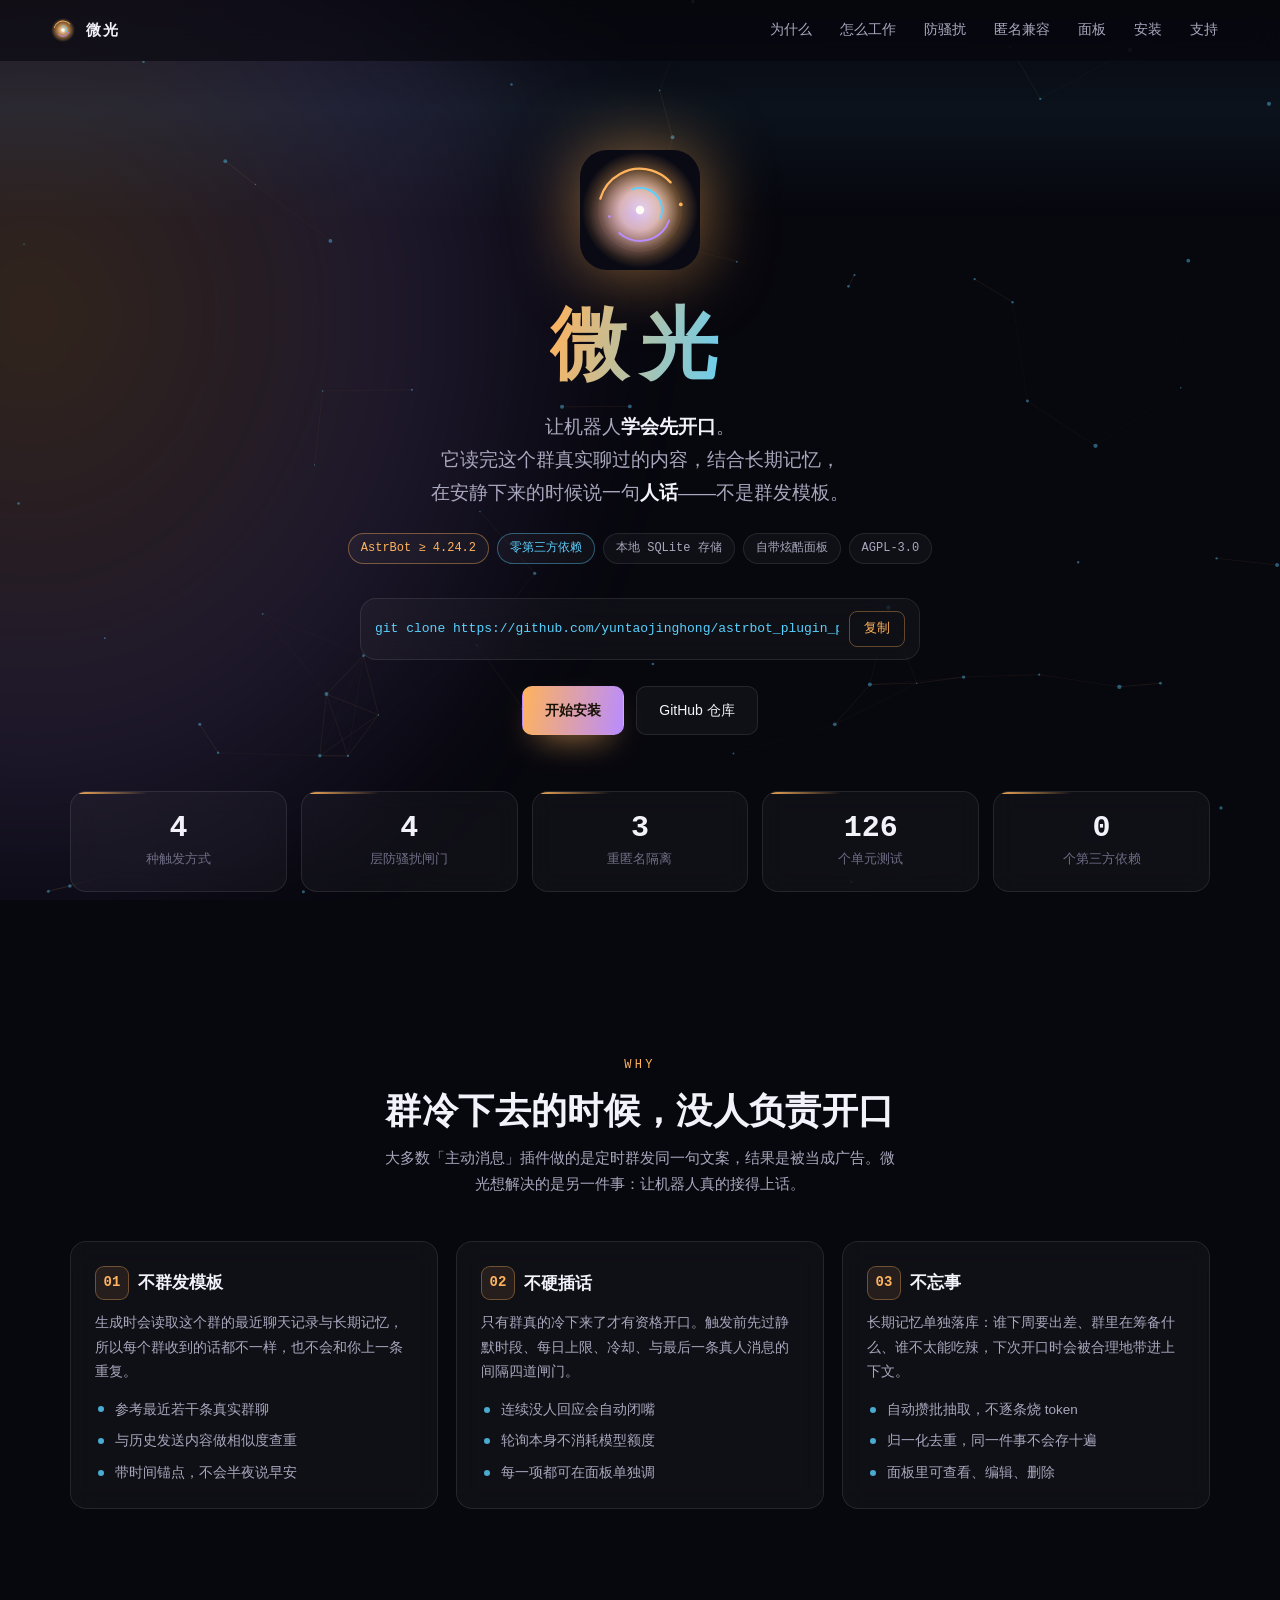
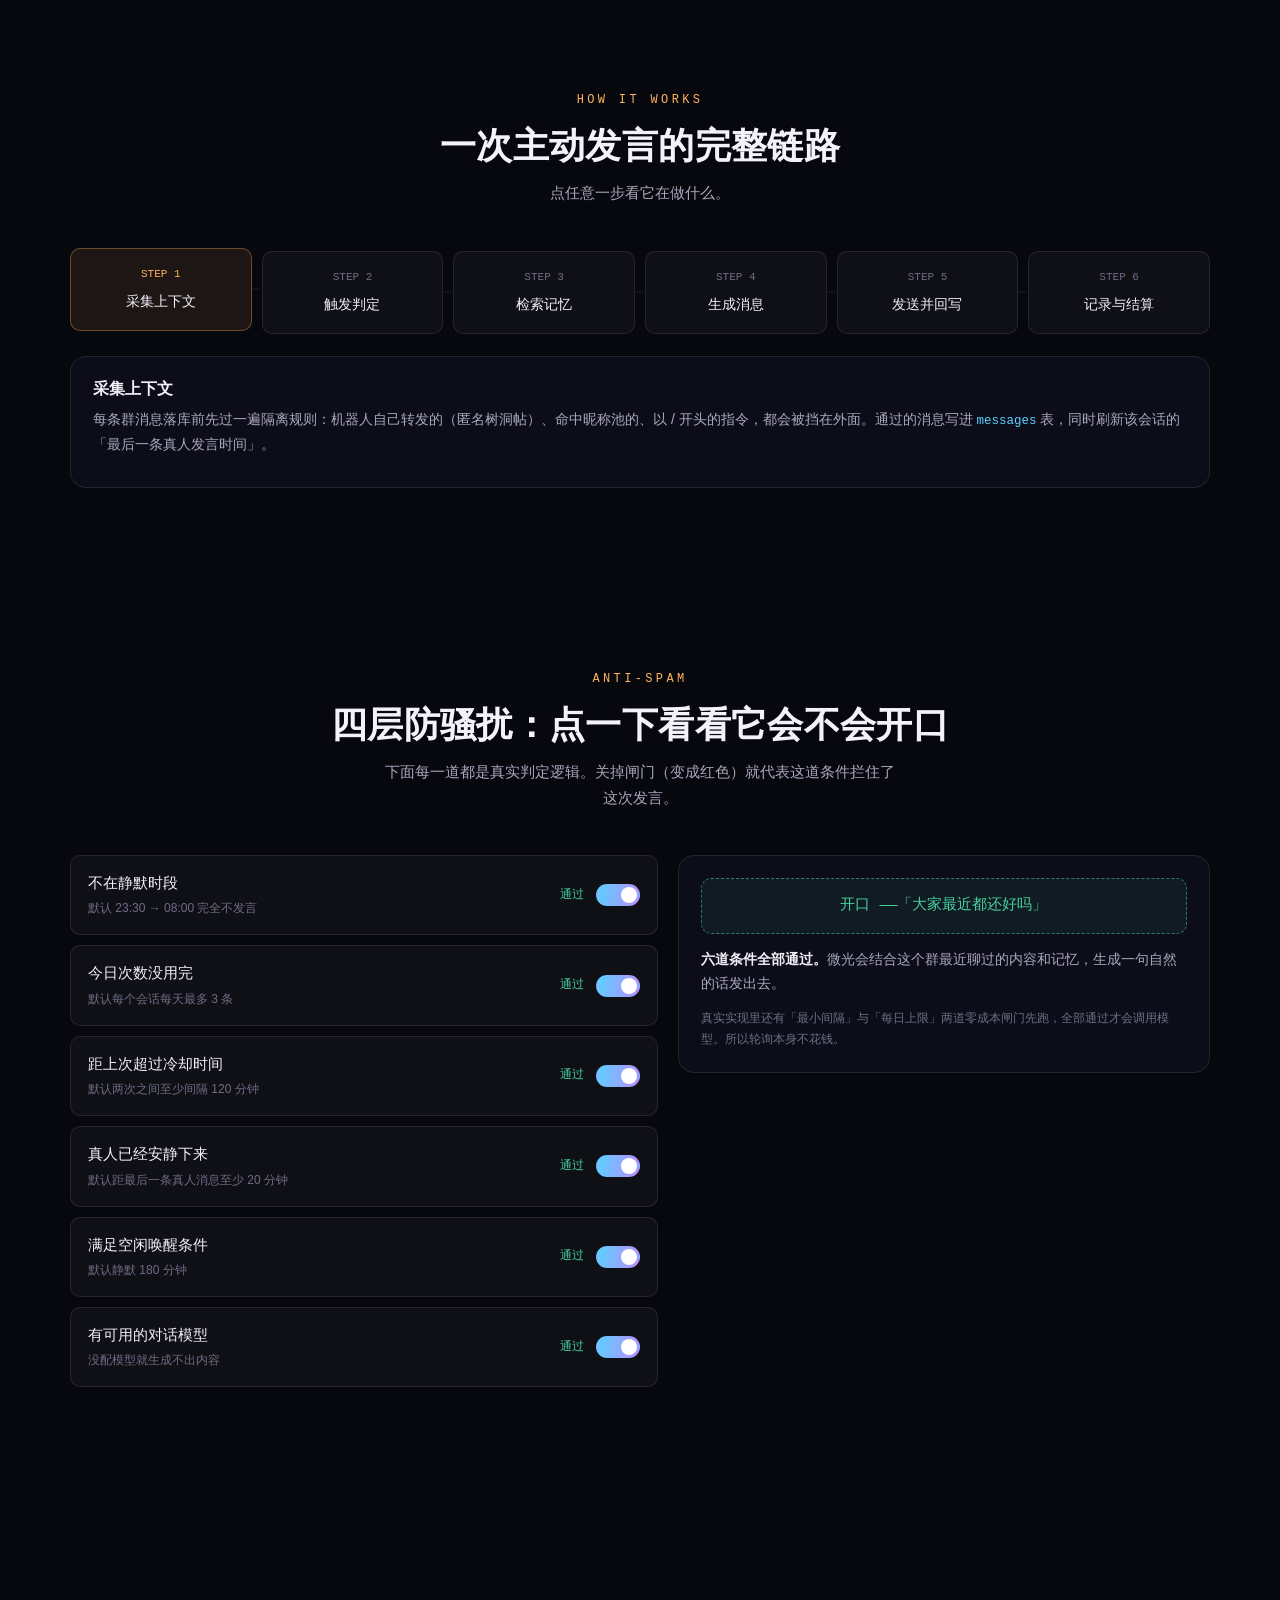
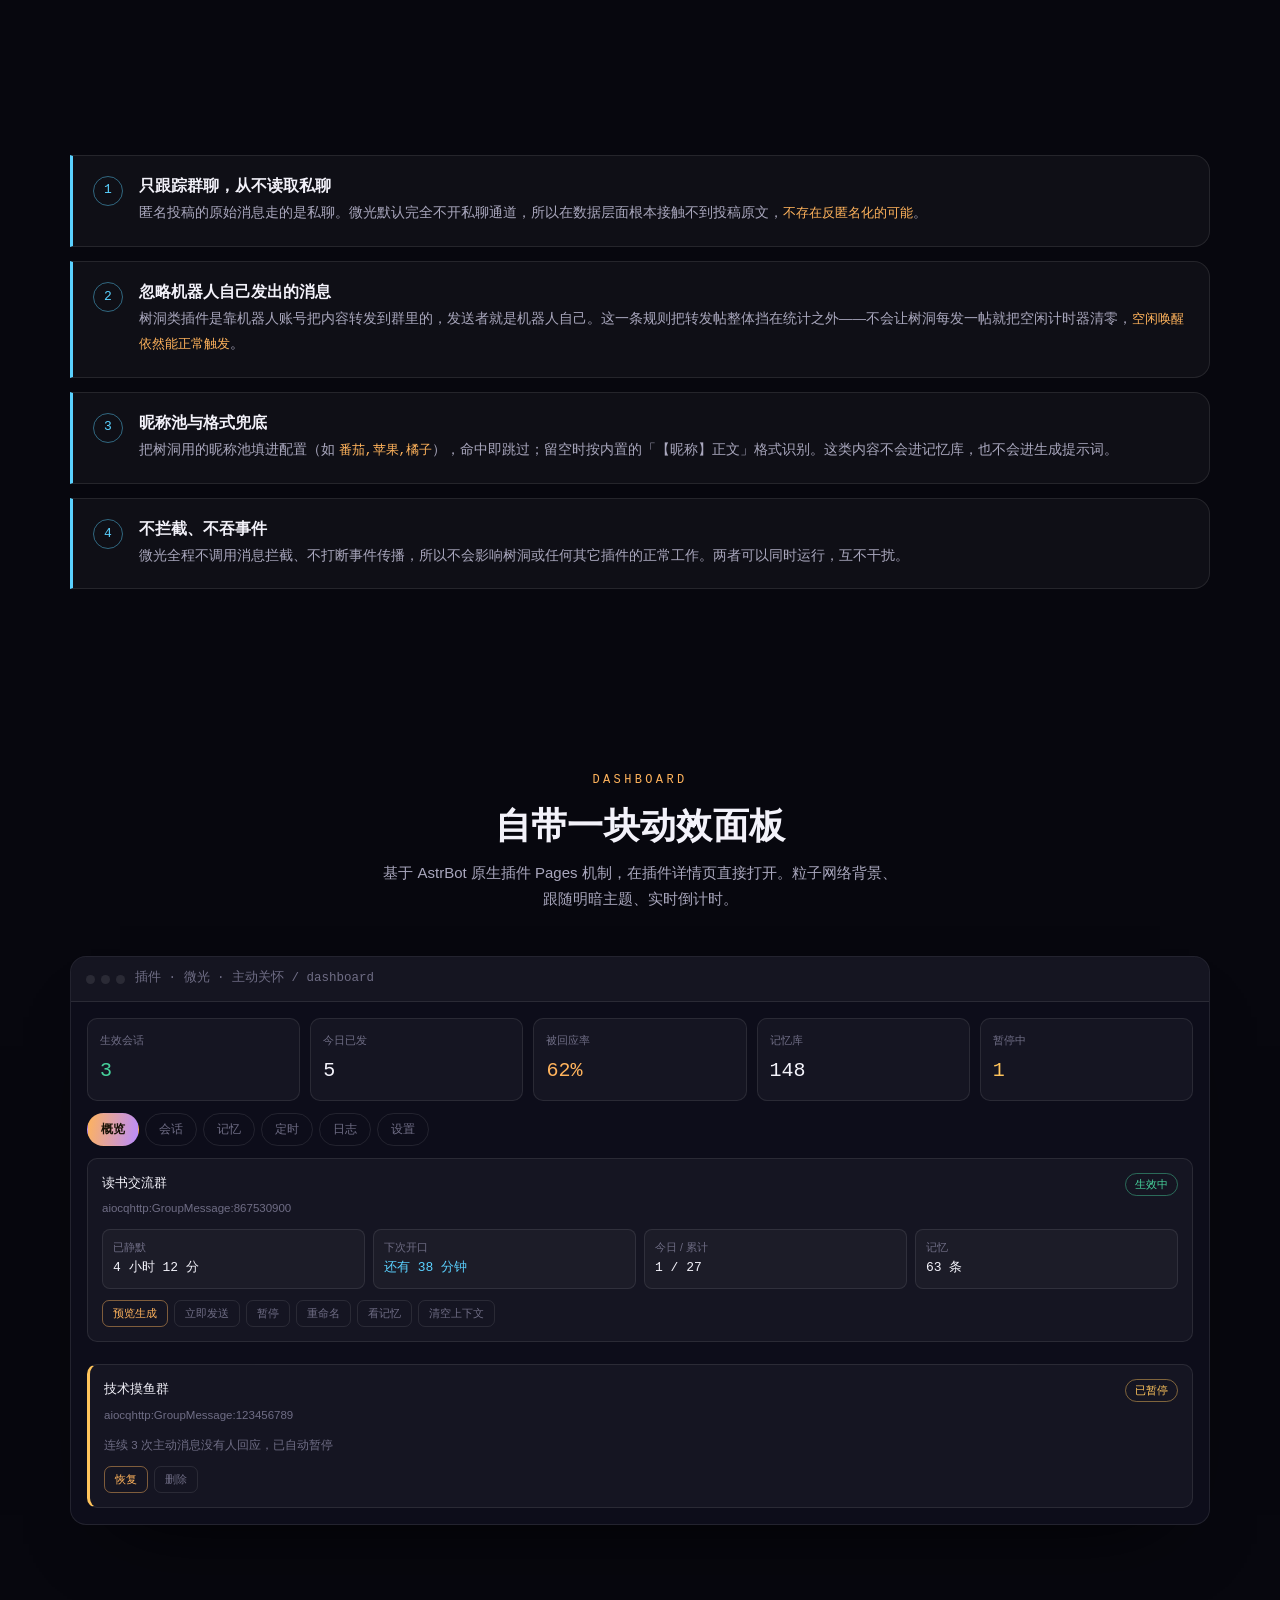
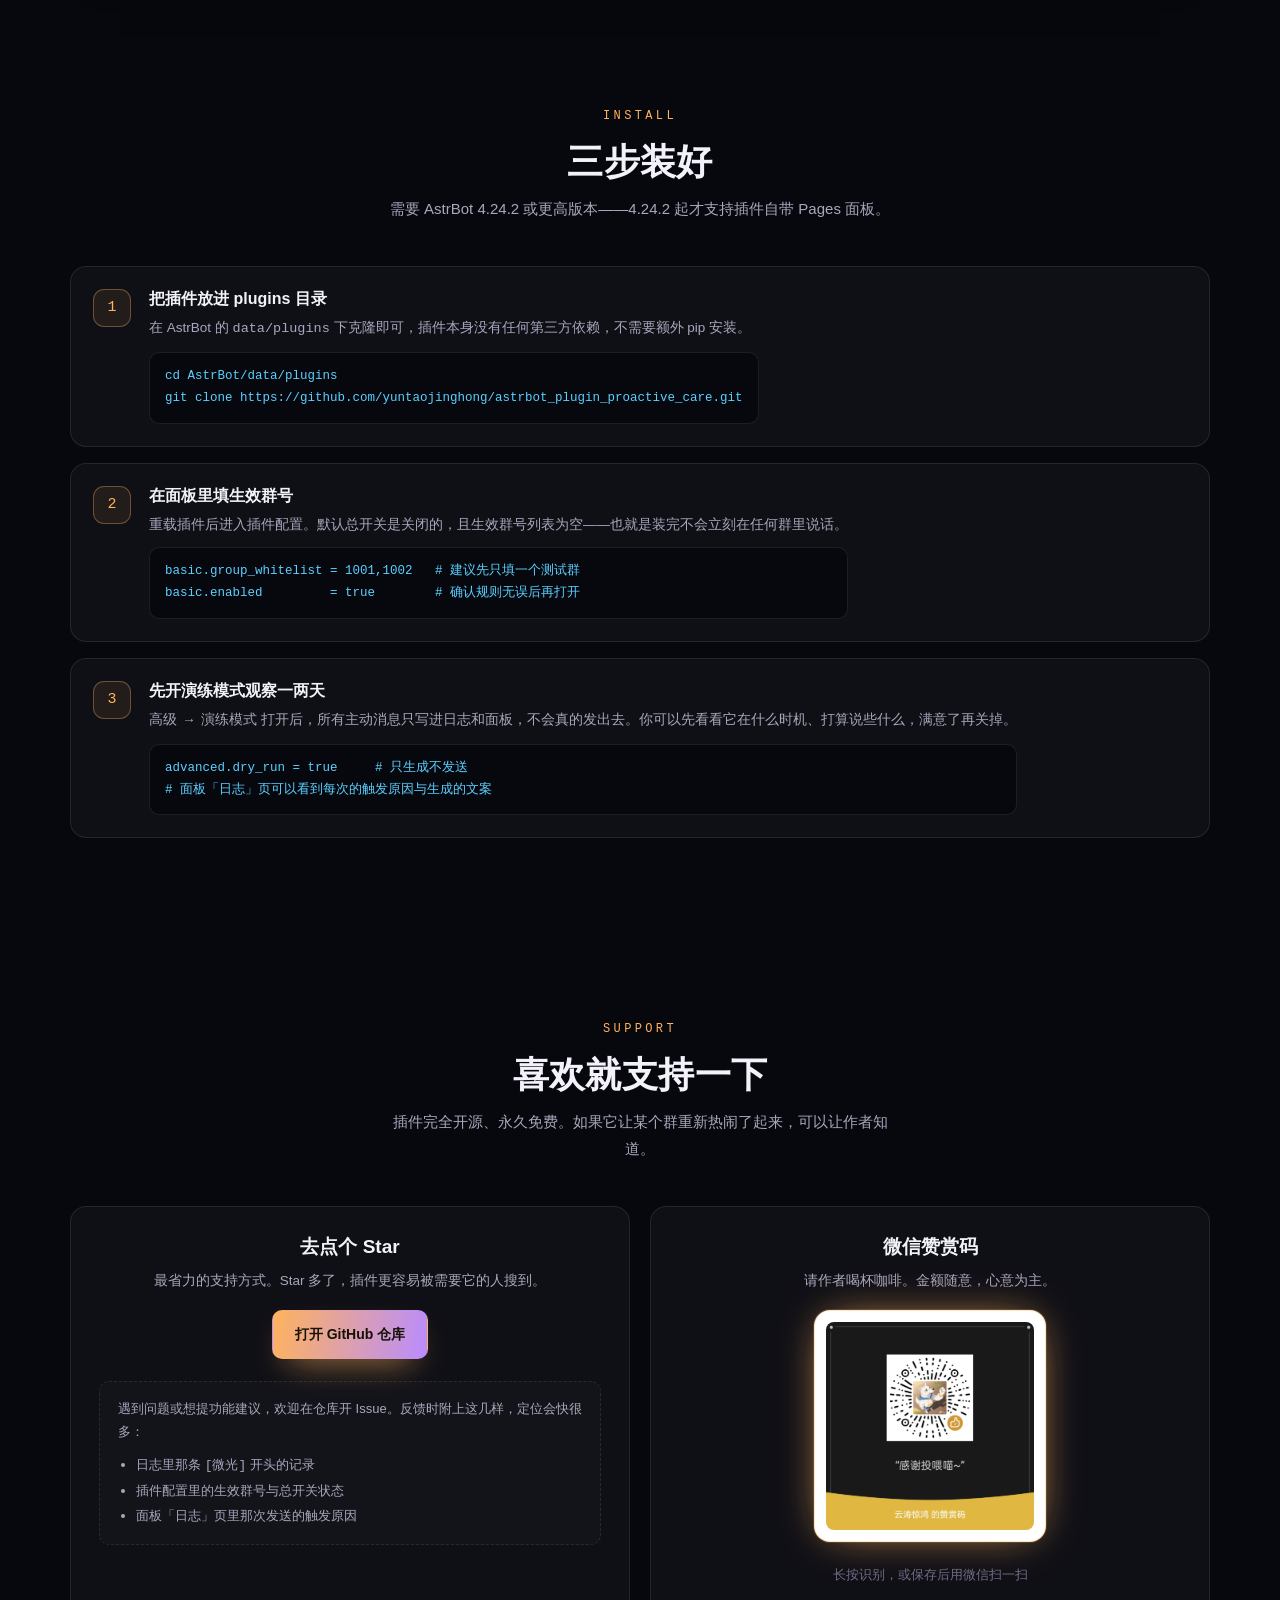
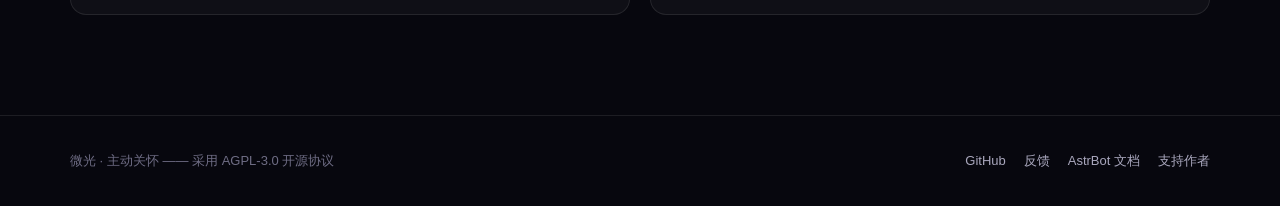
==== docs/index.html @ 0533af12 "feat: 微光 · 主动关怀 v1.0.0 一个会先开口的 AstrBot 群友插件。结合群聊上下文与长期记忆生成主动消息， 而不是群发固定模板。  核心能力 - 四种触发方式独立开关与调参：空闲唤" ====
<!doctype html>
<html lang="zh-CN">
<head>
<meta charset="utf-8" />
<meta name="viewport" content="width=device-width, initial-scale=1" />
<title>微光 · 主动关怀 —— 会先开口的 AstrBot 群友</title>
<meta name="description" content="微光是一个 AstrBot 插件：群聊安静太久、话题断在半截、或者今天还没人说话时，它会结合这个群真实聊过的内容和长期记忆，生成一句自然的主动消息。四种触发方式、四层防骚扰、自带炫酷配置面板，与匿名树洞类插件做了三重隔离。" />
<meta property="og:title" content="微光 · 主动关怀" />
<meta property="og:description" content="会先开口的 AstrBot 群友：结合上下文与长期记忆，在群里安静下来的时候主动说一句人话。" />
<meta property="og:type" content="website" />
<link rel="icon" href="favicon.png" />
<style>
/* ==========================================================================
   微光 · 落地页
   深空霓虹风：3D 透视网格 + 极光扫掠 + 粒子网络 + 扫描光束 + 光标聚光。
   全部原生实现，没有任何外部依赖与字体请求。
   ========================================================================== */

:root{
  --bg:#07070e; --bg-2:#0d0d1a; --bg-3:#121024;
  --panel:rgba(255,255,255,.035); --panel-2:rgba(255,255,255,.06);
  --line:rgba(255,255,255,.09); --line-2:rgba(255,179,92,.35);
  --fg:#f3f2fa; --fg-2:#a9a7bd; --fg-3:#6f6d85;
  --gold:#ffb35c; --violet:#b98cff; --cyan:#5ad1ff; --pink:#ff5fa2;
  --ok:#46d19b; --danger:#ff6b6b;
  --radius:16px; --radius-sm:10px;
  --ease:cubic-bezier(.22,.61,.36,1);
  --mono:ui-monospace,SFMono-Regular,"SF Mono",Menlo,Consolas,monospace;
  --sans:-apple-system,BlinkMacSystemFont,"Segoe UI","PingFang SC","Hiragino Sans GB","Microsoft YaHei",sans-serif;
}

*{box-sizing:border-box}
html{scroll-behavior:smooth}
body{
  margin:0; background:var(--bg); color:var(--fg); font-family:var(--sans);
  font-size:15px; line-height:1.75; -webkit-font-smoothing:antialiased; overflow-x:hidden;
}
a{color:inherit;text-decoration:none}
h1,h2,h3{margin:0;line-height:1.25;font-weight:600}
p{margin:0}
code,pre{font-family:var(--mono)}

/* ---------- 特效层 ---------- */
.fx{position:fixed;inset:0;pointer-events:none;z-index:0;overflow:hidden}
.fx-grid{
  position:absolute;left:-40%;right:-40%;bottom:-18%;height:70%;
  background-image:linear-gradient(rgba(185,140,255,.17) 1px,transparent 1px),
    linear-gradient(90deg,rgba(185,140,255,.17) 1px,transparent 1px);
  background-size:64px 64px;
  transform:perspective(400px) rotateX(64deg);transform-origin:bottom center;
  mask-image:linear-gradient(to top,#000 4%,transparent 76%);
  -webkit-mask-image:linear-gradient(to top,#000 4%,transparent 76%);
  animation:gridDrift 24s linear infinite;
}
@keyframes gridDrift{from{background-position:0 0}to{background-position:0 64px}}
.fx-aurora{
  position:absolute;top:-40%;left:-45%;width:95%;height:150%;
  background:radial-gradient(ellipse at center,rgba(255,179,92,.18),rgba(185,140,255,.12) 45%,transparent 70%);
  filter:blur(46px);animation:auroraSweep 28s ease-in-out infinite;
}
@keyframes auroraSweep{0%,100%{transform:translate3d(0,0,0) scale(1)}50%{transform:translate3d(58%,7%,0) scale(1.18)}}
#net{position:absolute;inset:0;width:100%;height:100%;opacity:.7}
.fx-scan{
  position:absolute;left:0;right:0;height:220px;
  background:linear-gradient(to bottom,transparent,rgba(90,209,255,.06),transparent);
  animation:scanDown 10s linear infinite;
}
@keyframes scanDown{from{top:-220px}to{top:100%}}
.fx-spot{
  position:absolute;width:520px;height:520px;border-radius:50%;transform:translate(-50%,-50%);
  background:radial-gradient(circle,rgba(255,179,92,.13),transparent 62%);
  transition:opacity .4s var(--ease);opacity:0;
}
@media (prefers-reduced-motion:reduce){
  .fx-grid,.fx-aurora,.fx-scan{animation:none}
  #net,.fx-scan,.fx-spot{display:none}
  html{scroll-behavior:auto}
}

/* ---------- 阅读进度 ---------- */
#progress{position:fixed;top:0;left:0;height:2px;width:0;z-index:60;
  background:linear-gradient(90deg,var(--gold),var(--cyan),var(--violet),var(--pink));
  box-shadow:0 0 12px rgba(255,179,92,.7)}

/* ---------- 导航 ---------- */
nav{
  position:fixed;top:0;left:0;right:0;z-index:50;
  display:flex;align-items:center;justify-content:space-between;gap:16px;
  padding:12px max(20px,calc((100vw - 1180px)/2));
  backdrop-filter:blur(16px);
  background:rgba(7,7,14,.62);border-bottom:1px solid transparent;
  transition:border-color .3s var(--ease),background .3s var(--ease);
}
nav.solid{border-bottom-color:var(--line);background:rgba(7,7,14,.9)}
.nav-brand{display:flex;align-items:center;gap:10px;font-weight:600;letter-spacing:.12em}
.nav-brand svg{width:26px;height:26px;flex:none}
.nav-links{display:flex;gap:4px;flex-wrap:wrap}
.nav-links a{
  font-size:13.5px;color:var(--fg-2);padding:6px 12px;border-radius:999px;
  transition:color .2s var(--ease),background .2s var(--ease);
}
.nav-links a:hover{color:var(--fg);background:var(--panel-2)}
@media(max-width:820px){.nav-links{display:none}}

/* ---------- 通用容器 ---------- */
.wrap{position:relative;z-index:2;max-width:1180px;margin:0 auto;padding:0 20px}
section{padding:88px 0;position:relative;z-index:2}
.sec-head{text-align:center;margin-bottom:44px}
.sec-head .kicker{
  display:inline-block;font-size:12px;letter-spacing:.28em;color:var(--gold);
  text-transform:uppercase;margin-bottom:12px;font-family:var(--mono);
}
.sec-head h2{font-size:clamp(24px,3.6vw,36px);letter-spacing:.01em}
.sec-head p{margin-top:12px;color:var(--fg-2);max-width:62ch;margin-left:auto;margin-right:auto}
.grad{
  background:linear-gradient(100deg,var(--gold),var(--cyan),var(--violet));
  background-size:220% 100%;-webkit-background-clip:text;background-clip:text;color:transparent;
  animation:hueSlide 10s linear infinite;
}
@keyframes hueSlide{from{background-position:0 50%}to{background-position:200% 50%}}

/* 滚动进场 */
.reveal{opacity:0;transform:translateY(26px);transition:opacity .7s var(--ease),transform .7s var(--ease)}
.reveal.in{opacity:1;transform:none}

/* ---------- Hero ---------- */
header.hero{padding:150px 0 70px;text-align:center;position:relative;z-index:2}
.hero-mark{width:120px;height:120px;margin:0 auto 26px;display:block;
  filter:drop-shadow(0 0 34px rgba(255,179,92,.55));animation:float 7s ease-in-out infinite}
@keyframes float{0%,100%{transform:translateY(0)}50%{transform:translateY(-12px)}}
.hero h1{font-size:clamp(40px,8vw,78px);letter-spacing:.16em;font-weight:700}
.hero .tagline{margin-top:16px;font-size:clamp(15px,2vw,19px);color:var(--fg-2);max-width:44ch;margin-left:auto;margin-right:auto}
.hero .tagline b{color:var(--fg)}
.badges{display:flex;gap:8px;justify-content:center;flex-wrap:wrap;margin-top:24px}
.badge{
  font-size:12px;font-family:var(--mono);padding:4px 12px;border-radius:999px;
  border:1px solid var(--line);background:var(--panel);color:var(--fg-2);
}
.badge.g{border-color:rgba(255,179,92,.4);color:var(--gold)}
.badge.c{border-color:rgba(90,209,255,.4);color:var(--cyan)}

.cmd{
  margin:34px auto 0;max-width:560px;display:flex;align-items:center;gap:10px;
  padding:12px 14px;border:1px solid var(--line);border-radius:var(--radius);
  background:var(--panel);backdrop-filter:blur(14px);
}
.cmd code{flex:1;text-align:left;font-size:13px;color:var(--cyan);overflow-x:auto;white-space:nowrap}
.cmd button{
  flex:none;font:inherit;font-size:12.5px;padding:6px 14px;border-radius:8px;cursor:pointer;
  border:1px solid var(--line-2);background:transparent;color:var(--gold);
  transition:background .2s var(--ease),color .2s var(--ease);
}
.cmd button:hover{background:rgba(255,179,92,.12)}
.hero-cta{display:flex;gap:12px;justify-content:center;flex-wrap:wrap;margin-top:26px}
.btn{
  display:inline-flex;align-items:center;gap:8px;font-size:14px;padding:11px 22px;
  border-radius:10px;border:1px solid var(--line);background:var(--panel);color:var(--fg);
  cursor:pointer;transition:transform .18s var(--ease),box-shadow .25s var(--ease),border-color .25s var(--ease);
}
.btn:hover{transform:translateY(-2px);border-color:var(--line-2)}
.btn.primary{
  background:linear-gradient(100deg,var(--gold),var(--violet));border-color:transparent;
  color:#181206;font-weight:600;box-shadow:0 14px 34px -16px var(--gold);
}

/* ---------- 数字条 ---------- */
.counters{display:grid;grid-template-columns:repeat(auto-fit,minmax(150px,1fr));gap:14px;margin-top:56px}
.counter{
  padding:20px 18px;border:1px solid var(--line);border-radius:var(--radius);
  background:var(--panel);backdrop-filter:blur(12px);position:relative;overflow:hidden;
}
.counter::before{content:"";position:absolute;top:0;left:0;width:36%;height:2px;
  background:linear-gradient(90deg,var(--gold),transparent)}
.counter .v{font-family:var(--mono);font-size:30px;font-weight:600;line-height:1.1}
.counter .k{font-size:12.5px;color:var(--fg-3);margin-top:4px}

/* ---------- 卡片网格 ---------- */
.grid{display:grid;gap:18px}
.g3{grid-template-columns:repeat(auto-fit,minmax(280px,1fr))}
.g2{grid-template-columns:repeat(auto-fit,minmax(360px,1fr))}
.card{
  padding:24px;border:1px solid var(--line);border-radius:var(--radius);
  background:var(--panel);backdrop-filter:blur(12px);position:relative;overflow:hidden;
  transition:transform .3s var(--ease),border-color .3s var(--ease),box-shadow .3s var(--ease);
}
.card:hover{transform:translateY(-4px);border-color:var(--line-2);box-shadow:0 26px 50px -30px var(--gold)}
.card h3{font-size:17px;margin-bottom:10px;display:flex;align-items:center;gap:9px}
.card p{color:var(--fg-2);font-size:14px}
.card .ico{
  width:34px;height:34px;flex:none;border-radius:9px;display:grid;place-items:center;
  border:1px solid var(--line-2);background:rgba(255,179,92,.09);color:var(--gold);
  font-family:var(--mono);font-size:14px;
}
.card ul{margin:14px 0 0;padding:0;list-style:none;display:grid;gap:8px}
.card li{font-size:13.5px;color:var(--fg-2);padding-left:20px;position:relative}
.card li::before{content:"";position:absolute;left:3px;top:9px;width:6px;height:6px;border-radius:50%;
  background:var(--cyan);opacity:.8}

/* ---------- 闸门演示 ---------- */
.gate-lab{
  display:grid;grid-template-columns:1.05fr .95fr;gap:20px;align-items:start;
}
@media(max-width:900px){.gate-lab{grid-template-columns:1fr}}
.gate-list{display:grid;gap:10px}
.gate{
  display:flex;align-items:center;justify-content:space-between;gap:14px;
  padding:15px 17px;border:1px solid var(--line);border-radius:var(--radius-sm);
  background:var(--panel);cursor:pointer;user-select:none;
  transition:border-color .25s var(--ease),background .25s var(--ease),transform .2s var(--ease);
}
.gate:hover{transform:translateX(3px)}
.gate.blocked{border-color:rgba(255,107,107,.5);background:rgba(255,107,107,.07)}
.gate .g-name{font-size:14.5px}
.gate .g-sub{font-size:12px;color:var(--fg-3);margin-top:2px}
.gate .g-state{font-family:var(--mono);font-size:12px;flex:none;color:var(--ok)}
.gate.blocked .g-state{color:var(--danger)}
.gate .g-bar{width:44px;height:22px;border-radius:999px;background:var(--bg-3);
  border:1px solid var(--line);position:relative;flex:none;transition:background .25s var(--ease)}
.gate .g-bar i{position:absolute;top:2px;left:2px;width:16px;height:16px;border-radius:50%;
  background:var(--fg-3);transition:transform .26s var(--ease),background .26s var(--ease)}
.gate.on .g-bar{background:linear-gradient(100deg,var(--cyan),var(--violet));border-color:transparent}
.gate.on .g-bar i{transform:translateX(22px);background:#fff}
.gate.blocked .g-bar{background:linear-gradient(100deg,var(--danger),var(--pink));border-color:transparent}
.gate.blocked .g-bar i{transform:translateX(22px);background:#fff}

.verdict{
  padding:22px;border:1px solid var(--line);border-radius:var(--radius);
  background:var(--bg-2);position:sticky;top:86px;
}
.verdict .out{
  font-family:var(--mono);font-size:15px;padding:14px;border-radius:var(--radius-sm);
  border:1px dashed var(--line);margin-bottom:14px;text-align:center;
}
.verdict .out.sent{border-color:rgba(70,209,155,.55);background:rgba(70,209,155,.07);color:var(--ok)}
.verdict .out.blocked{border-color:rgba(255,107,107,.55);background:rgba(255,107,107,.07);color:var(--danger)}
.verdict .why{font-size:13.5px;color:var(--fg-2)}
.verdict .why b{color:var(--fg)}
.verdict .hint{font-size:12px;color:var(--fg-3);margin-top:12px}

/* ---------- 流水线 ---------- */
.flow{display:grid;grid-template-columns:repeat(6,1fr);gap:10px;margin-bottom:22px}
@media(max-width:900px){.flow{grid-template-columns:repeat(3,1fr)}}
.step{
  padding:16px 12px;border:1px solid var(--line);border-radius:var(--radius-sm);
  background:var(--panel);text-align:center;cursor:pointer;position:relative;
  transition:border-color .28s var(--ease),transform .28s var(--ease),background .28s var(--ease);
}
.step:hover{transform:translateY(-3px)}
.step.active{border-color:var(--line-2);background:rgba(255,179,92,.09);transform:translateY(-3px)}
.step .n{font-family:var(--mono);font-size:11px;color:var(--fg-3)}
.step .t{font-size:13.5px;margin-top:6px}
.step.active .n{color:var(--gold)}
.step::after{
  content:"";position:absolute;right:-9px;top:50%;width:8px;height:1px;
  background:var(--line);transform:translateY(-50%);
}
.step:last-child::after{display:none}
@media(max-width:900px){.step:nth-child(3n)::after{display:none}}
.flow-detail{
  padding:22px;border:1px solid var(--line);border-radius:var(--radius);
  background:var(--bg-2);min-height:132px;
}
.flow-detail h3{font-size:16px;margin-bottom:8px}
.flow-detail p{color:var(--fg-2);font-size:14px}
.flow-detail code{font-size:12.5px;color:var(--cyan)}

/* ---------- 隔离层 ---------- */
.iso{display:grid;gap:14px}
.iso-item{
  display:flex;gap:16px;align-items:flex-start;padding:20px;
  border:1px solid var(--line);border-left:3px solid var(--cyan);
  border-radius:0 var(--radius) var(--radius) 0;background:var(--panel);
}
.iso-item .idx{
  font-family:var(--mono);font-size:13px;color:var(--cyan);flex:none;
  width:30px;height:30px;border-radius:50%;display:grid;place-items:center;
  border:1px solid rgba(90,209,255,.45);
}
.iso-item h3{font-size:15.5px;margin-bottom:6px}
.iso-item p{font-size:13.5px;color:var(--fg-2)}
.iso-item em{color:var(--gold);font-style:normal;font-family:var(--mono);font-size:13px}

/* ---------- 面板预览 ---------- */
.panel-mock{
  border:1px solid var(--line);border-radius:var(--radius);overflow:hidden;
  background:var(--bg-2);box-shadow:0 40px 80px -50px #000;
}
.pm-bar{
  display:flex;align-items:center;gap:10px;padding:11px 15px;
  border-bottom:1px solid var(--line);background:rgba(255,255,255,.03);
}
.pm-dots{display:flex;gap:6px}
.pm-dots i{width:9px;height:9px;border-radius:50%;background:var(--line);display:block}
.pm-title{font-size:12.5px;color:var(--fg-3);font-family:var(--mono)}
.pm-body{padding:16px;display:grid;gap:12px}
.pm-stats{display:grid;grid-template-columns:repeat(auto-fit,minmax(120px,1fr));gap:10px}
.pm-stat{padding:12px;border:1px solid var(--line);border-radius:var(--radius-sm);background:var(--panel)}
.pm-stat .k{font-size:11px;color:var(--fg-3)}
.pm-stat .v{font-family:var(--mono);font-size:20px;margin-top:2px}
.pm-tabs{display:flex;gap:6px;flex-wrap:wrap}
.pm-tab{font-size:12px;padding:5px 13px;border-radius:999px;border:1px solid var(--line);color:var(--fg-3)}
.pm-tab.on{background:linear-gradient(100deg,var(--gold),var(--violet));color:#181206;border-color:transparent;font-weight:600}
.pm-session{
  padding:14px;border:1px solid var(--line);border-radius:var(--radius-sm);background:var(--panel);
}
.pm-session + .pm-session{margin-top:10px}
.pm-row{display:flex;align-items:flex-start;justify-content:space-between;gap:12px}
.pm-id{font-family:var(--mono);font-size:13px}
.pm-meta{font-size:11.5px;color:var(--fg-3);margin-top:3px;display:flex;gap:8px;flex-wrap:wrap}
.pm-tag{font-size:11px;padding:1px 9px;border-radius:999px;border:1px solid var(--line);color:var(--fg-3)}
.pm-tag.ok{color:var(--ok);border-color:rgba(70,209,155,.45)}
.pm-metrics{display:grid;grid-template-columns:repeat(auto-fit,minmax(84px,1fr));gap:8px;margin-top:11px}
.pm-metric{padding:8px 10px;border-radius:8px;border:1px solid var(--line);background:rgba(255,255,255,.03)}
.pm-metric .k{font-size:10.5px;color:var(--fg-3)}
.pm-metric .v{font-family:var(--mono);font-size:13px}
.pm-caps{display:flex;gap:6px;flex-wrap:wrap;margin-top:11px}
.pm-cap{font-size:11px;padding:3px 10px;border-radius:7px;border:1px solid var(--line);color:var(--fg-3)}
.pm-cap.p{border-color:rgba(255,179,92,.45);color:var(--gold)}

/* ---------- 安装步骤 ---------- */
.steps{display:grid;gap:16px}
.step-item{
  display:flex;gap:18px;padding:22px;border:1px solid var(--line);
  border-radius:var(--radius);background:var(--panel);
}
.step-item .num{
  flex:none;width:38px;height:38px;border-radius:11px;display:grid;place-items:center;
  font-family:var(--mono);font-size:15px;color:var(--gold);
  border:1px solid var(--line-2);background:rgba(255,179,92,.08);
}
.step-item h3{font-size:16px;margin-bottom:7px}
.step-item p{font-size:13.5px;color:var(--fg-2)}
pre.block{
  margin:11px 0 0;padding:13px 15px;border-radius:var(--radius-sm);
  border:1px solid var(--line);background:var(--bg);font-size:12.5px;
  color:var(--cyan);overflow-x:auto;
}

/* ---------- 支持区 ---------- */
#support{padding-bottom:100px}
.support-grid{display:grid;grid-template-columns:repeat(auto-fit,minmax(300px,1fr));gap:20px}
.support-card{
  padding:28px;border:1px solid var(--line);border-radius:var(--radius);
  background:var(--panel);text-align:center;position:relative;overflow:hidden;
  transition:transform .3s var(--ease),border-color .3s var(--ease),box-shadow .3s var(--ease);
}
.support-card:hover{transform:translateY(-4px);border-color:var(--line-2);box-shadow:0 30px 60px -34px var(--gold)}
.support-card h3{font-size:19px;margin-bottom:10px}
.support-card p{color:var(--fg-2);font-size:13.5px;margin-bottom:18px}
.qr-wrap{
  display:inline-block;padding:11px;border-radius:var(--radius);
  border:1px solid var(--line-2);background:#fff;
  box-shadow:0 0 0 1px rgba(255,179,92,.18),0 0 46px -14px var(--gold);
}
.qr{display:block;width:208px;height:208px;border-radius:8px}
.qr-cap{margin-top:14px;font-size:12.5px;color:var(--fg-3)}
.support-note{
  margin-top:22px;padding:16px 18px;border-radius:var(--radius-sm);
  border:1px dashed var(--line);background:rgba(255,255,255,.02);
  font-size:13px;color:var(--fg-2);
}

/* ---------- 页脚 ---------- */
footer{
  position:relative;z-index:2;border-top:1px solid var(--line);
  padding:34px 0 46px;color:var(--fg-3);font-size:13px;
}
.foot-row{display:flex;justify-content:space-between;gap:16px;flex-wrap:wrap;align-items:center}
.foot-row a{color:var(--fg-2);transition:color .2s var(--ease)}
.foot-row a:hover{color:var(--gold)}
.foot-links{display:flex;gap:18px;flex-wrap:wrap}

/* toast */
#toast{
  position:fixed;bottom:24px;left:50%;transform:translate(-50%,26px);
  padding:11px 20px;border-radius:10px;border:1px solid var(--line-2);
  background:rgba(13,13,26,.96);color:var(--gold);font-size:13px;
  opacity:0;pointer-events:none;transition:all .3s var(--ease);z-index:70;
}
#toast.show{opacity:1;transform:translate(-50%,0)}
</style>
</head>
<body>

<div id="progress"></div>

<div class="fx">
  <div class="fx-grid"></div>
  <div class="fx-aurora"></div>
  <canvas id="net"></canvas>
  <div class="fx-scan"></div>
  <div class="fx-spot" id="spot"></div>
</div>

<nav id="nav">
  <div class="nav-brand">
    <svg viewBox="0 0 256 256" aria-hidden="true">
      <defs>
        <radialGradient id="ng" cx="50%" cy="50%" r="50%">
          <stop offset="0%" stop-color="#fffaf0"/>
          <stop offset="45%" stop-color="#ffb35c" stop-opacity=".7"/>
          <stop offset="100%" stop-color="#ffb35c" stop-opacity="0"/>
        </radialGradient>
      </defs>
      <circle cx="128" cy="128" r="118" fill="url(#ng)"/>
      <g fill="none" stroke-linecap="round">
        <circle cx="128" cy="128" r="88" stroke="#ffb35c" stroke-width="9" stroke-dasharray="187 366" transform="rotate(196 128 128)"/>
        <circle cx="128" cy="128" r="62" stroke="#b98cff" stroke-width="8" stroke-dasharray="122 268" transform="rotate(20 128 128)"/>
        <circle cx="128" cy="128" r="40" stroke="#5ad1ff" stroke-width="8" stroke-dasharray="91 161" transform="rotate(250 128 128)"/>
      </g>
      <circle cx="128" cy="128" r="16" fill="#fffcf4"/>
    </svg>
    <span>微光</span>
  </div>
  <div class="nav-links">
    <a href="#why">为什么</a>
    <a href="#flow">怎么工作</a>
    <a href="#gates">防骚扰</a>
    <a href="#isolation">匿名兼容</a>
    <a href="#panel">面板</a>
    <a href="#install">安装</a>
    <a href="#support">支持</a>
  </div>
</nav>

<!-- ============================ Hero ============================ -->
<header class="hero">
  <div class="wrap">
    <svg class="hero-mark" viewBox="0 0 256 256" role="img" aria-label="微光图标">
      <defs>
        <radialGradient id="hg" cx="50%" cy="50%" r="50%">
          <stop offset="0%" stop-color="#fffaf0"/>
          <stop offset="34%" stop-color="#ffd9a8" stop-opacity=".9"/>
          <stop offset="72%" stop-color="#ffb35c" stop-opacity=".3"/>
          <stop offset="100%" stop-color="#ffb35c" stop-opacity="0"/>
        </radialGradient>
        <radialGradient id="hv" cx="50%" cy="50%" r="50%">
          <stop offset="0%" stop-color="#b98cff" stop-opacity=".5"/>
          <stop offset="100%" stop-color="#b98cff" stop-opacity="0"/>
        </radialGradient>
        <clipPath id="sq"><rect width="256" height="256" rx="58"/></clipPath>
      </defs>
      <g clip-path="url(#sq)">
        <rect width="256" height="256" fill="#0a0a14"/>
        <circle cx="128" cy="128" r="124" fill="url(#hg)"/>
        <circle cx="116" cy="138" r="96" fill="url(#hv)"/>
        <circle cx="128" cy="128" r="88" fill="none" stroke="#ffb35c" stroke-opacity=".16"/>
        <g fill="none" stroke-linecap="round">
          <circle cx="128" cy="128" r="88" stroke="#ffb35c" stroke-width="5" stroke-dasharray="187 366" transform="rotate(196 128 128)"/>
          <circle cx="128" cy="128" r="66" stroke="#b98cff" stroke-width="4" stroke-dasharray="129 286" transform="rotate(20 128 128)"/>
          <circle cx="128" cy="128" r="47" stroke="#5ad1ff" stroke-width="4" stroke-dasharray="107 189" transform="rotate(250 128 128)"/>
        </g>
        <circle cx="215" cy="116" r="4" fill="#ffb35c"/>
        <circle cx="63" cy="142" r="3" fill="#b98cff"/>
        <circle cx="149" cy="86" r="3" fill="#5ad1ff"/>
        <circle cx="128" cy="128" r="9" fill="#fffcf4"/>
      </g>
    </svg>

    <h1><span class="grad">微光</span></h1>
    <p class="tagline">
      让机器人<b>学会先开口</b>。<br />
      它读完这个群真实聊过的内容，结合长期记忆，<br />
      在安静下来的时候说一句<b>人话</b>——不是群发模板。
    </p>

    <div class="badges">
      <span class="badge g">AstrBot ≥ 4.24.2</span>
      <span class="badge c">零第三方依赖</span>
      <span class="badge">本地 SQLite 存储</span>
      <span class="badge">自带炫酷面板</span>
      <span class="badge">AGPL-3.0</span>
    </div>

    <div class="cmd">
      <code id="cmd-text">git clone https://github.com/yuntaojinghong/astrbot_plugin_proactive_care.git</code>
      <button id="copy-btn" type="button">复制</button>
    </div>

    <div class="hero-cta">
      <a class="btn primary" href="#install">开始安装</a>
      <a class="btn" href="https://github.com/yuntaojinghong/astrbot_plugin_proactive_care" target="_blank" rel="noopener">GitHub 仓库</a>
    </div>

    <div class="counters">
      <div class="counter"><div class="v" data-count="4">0</div><div class="k">种触发方式</div></div>
      <div class="counter"><div class="v" data-count="4">0</div><div class="k">层防骚扰闸门</div></div>
      <div class="counter"><div class="v" data-count="3">0</div><div class="k">重匿名隔离</div></div>
      <div class="counter"><div class="v" data-count="126">0</div><div class="k">个单元测试</div></div>
      <div class="counter"><div class="v" data-count="0">0</div><div class="k">个第三方依赖</div></div>
    </div>
  </div>
</header>

<!-- ============================ 为什么 ============================ -->
<section id="why">
  <div class="wrap">
    <div class="sec-head reveal">
      <span class="kicker">Why</span>
      <h2>群冷下去的时候，没人负责开口</h2>
      <p>大多数「主动消息」插件做的是定时群发同一句文案，结果是被当成广告。微光想解决的是另一件事：让机器人真的接得上话。</p>
    </div>
    <div class="grid g3">
      <div class="card reveal">
        <h3><span class="ico">01</span>不群发模板</h3>
        <p>生成时会读取这个群的最近聊天记录与长期记忆，所以每个群收到的话都不一样，也不会和你上一条重复。</p>
        <ul>
          <li>参考最近若干条真实群聊</li>
          <li>与历史发送内容做相似度查重</li>
          <li>带时间锚点，不会半夜说早安</li>
        </ul>
      </div>
      <div class="card reveal">
        <h3><span class="ico">02</span>不硬插话</h3>
        <p>只有群真的冷下来了才有资格开口。触发前先过静默时段、每日上限、冷却、与最后一条真人消息的间隔四道闸门。</p>
        <ul>
          <li>连续没人回应会自动闭嘴</li>
          <li>轮询本身不消耗模型额度</li>
          <li>每一项都可在面板单独调</li>
        </ul>
      </div>
      <div class="card reveal">
        <h3><span class="ico">03</span>不忘事</h3>
        <p>长期记忆单独落库：谁下周要出差、群里在筹备什么、谁不太能吃辣，下次开口时会被合理地带进上下文。</p>
        <ul>
          <li>自动攒批抽取，不逐条烧 token</li>
          <li>归一化去重，同一件事不会存十遍</li>
          <li>面板里可查看、编辑、删除</li>
        </ul>
      </div>
    </div>
  </div>
</section>

<!-- ============================ 流水线 ============================ -->
<section id="flow">
  <div class="wrap">
    <div class="sec-head reveal">
      <span class="kicker">How it works</span>
      <h2>一次主动发言的完整链路</h2>
      <p>点任意一步看它在做什么。</p>
    </div>
    <div class="flow reveal" id="flow-steps">
      <div class="step active" data-step="0"><div class="n">STEP 1</div><div class="t">采集上下文</div></div>
      <div class="step" data-step="1"><div class="n">STEP 2</div><div class="t">触发判定</div></div>
      <div class="step" data-step="2"><div class="n">STEP 3</div><div class="t">检索记忆</div></div>
      <div class="step" data-step="3"><div class="n">STEP 4</div><div class="t">生成消息</div></div>
      <div class="step" data-step="4"><div class="n">STEP 5</div><div class="t">发送并回写</div></div>
      <div class="step" data-step="5"><div class="n">STEP 6</div><div class="t">记录与结算</div></div>
    </div>
    <div class="flow-detail reveal" id="flow-detail"></div>
  </div>
</section>

<!-- ============================ 闸门演示 ============================ -->
<section id="gates">
  <div class="wrap">
    <div class="sec-head reveal">
      <span class="kicker">Anti-spam</span>
      <h2>四层防骚扰：点一下看看它会不会开口</h2>
      <p>下面每一道都是真实判定逻辑。关掉闸门（变成红色）就代表这道条件拦住了这次发言。</p>
    </div>
    <div class="gate-lab">
      <div class="gate-list reveal" id="gate-list"></div>
      <div class="verdict reveal">
        <div class="out" id="verdict-out">等待判定…</div>
        <div class="why" id="verdict-why"></div>
        <div class="hint">真实实现里还有「最小间隔」与「每日上限」两道零成本闸门先跑，全部通过才会调用模型。所以轮询本身不花钱。</div>
      </div>
    </div>
  </div>
</section>

<!-- ============================ 匿名隔离 ============================ -->
<section id="isolation">
  <div class="wrap">
    <div class="sec-head reveal">
      <span class="kicker">Coexistence</span>
      <h2>跟匿名树洞类插件和平共处</h2>
      <p>两个插件装在一起最怕的是互相打架、或者更糟——把匿名内容泄露出去。微光从数据入口做了三重隔离，不需要对方配合。</p>
    </div>
    <div class="iso reveal">
      <div class="iso-item">
        <div class="idx">1</div>
        <div>
          <h3>只跟踪群聊，从不读取私聊</h3>
          <p>匿名投稿的原始消息走的是私聊。微光默认完全不开私聊通道，所以在数据层面根本接触不到投稿原文，<em>不存在反匿名化的可能</em>。</p>
        </div>
      </div>
      <div class="iso-item">
        <div class="idx">2</div>
        <div>
          <h3>忽略机器人自己发出的消息</h3>
          <p>树洞类插件是靠机器人账号把内容转发到群里的，发送者就是机器人自己。这一条规则把转发帖整体挡在统计之外——不会让树洞每发一帖就把空闲计时器清零，<em>空闲唤醒依然能正常触发</em>。</p>
        </div>
      </div>
      <div class="iso-item">
        <div class="idx">3</div>
        <div>
          <h3>昵称池与格式兜底</h3>
          <p>把树洞用的昵称池填进配置（如 <em>番茄,苹果,橘子</em>），命中即跳过；留空时按内置的「【昵称】正文」格式识别。这类内容不会进记忆库，也不会进生成提示词。</p>
        </div>
      </div>
      <div class="iso-item">
        <div class="idx">4</div>
        <div>
          <h3>不拦截、不吞事件</h3>
          <p>微光全程不调用消息拦截、不打断事件传播，所以不会影响树洞或任何其它插件的正常工作。两者可以同时运行，互不干扰。</p>
        </div>
      </div>
    </div>
  </div>
</section>

<!-- ============================ 面板 ============================ -->
<section id="panel">
  <div class="wrap">
    <div class="sec-head reveal">
      <span class="kicker">Dashboard</span>
      <h2>自带一块动效面板</h2>
      <p>基于 AstrBot 原生插件 Pages 机制，在插件详情页直接打开。粒子网络背景、跟随明暗主题、实时倒计时。</p>
    </div>

    <div class="panel-mock reveal">
      <div class="pm-bar">
        <div class="pm-dots"><i></i><i></i><i></i></div>
        <div class="pm-title">插件 · 微光 · 主动关怀 / dashboard</div>
      </div>
      <div class="pm-body">
        <div class="pm-stats">
          <div class="pm-stat"><div class="k">生效会话</div><div class="v" style="color:#46d19b">3</div></div>
          <div class="pm-stat"><div class="k">今日已发</div><div class="v">5</div></div>
          <div class="pm-stat"><div class="k">被回应率</div><div class="v" style="color:#ffb35c">62%</div></div>
          <div class="pm-stat"><div class="k">记忆库</div><div class="v">148</div></div>
          <div class="pm-stat"><div class="k">暂停中</div><div class="v" style="color:#ffc45c">1</div></div>
        </div>

        <div class="pm-tabs">
          <span class="pm-tab on">概览</span>
          <span class="pm-tab">会话</span>
          <span class="pm-tab">记忆</span>
          <span class="pm-tab">定时</span>
          <span class="pm-tab">日志</span>
          <span class="pm-tab">设置</span>
        </div>

        <div class="pm-session">
          <div class="pm-row">
            <div>
              <div class="pm-id">读书交流群</div>
              <div class="pm-meta"><span>aiocqhttp:GroupMessage:867530900</span></div>
            </div>
            <span class="pm-tag ok">生效中</span>
          </div>
          <div class="pm-metrics">
            <div class="pm-metric"><div class="k">已静默</div><div class="v">4 小时 12 分</div></div>
            <div class="pm-metric"><div class="k">下次开口</div><div class="v" style="color:#5ad1ff">还有 38 分钟</div></div>
            <div class="pm-metric"><div class="k">今日 / 累计</div><div class="v">1 / 27</div></div>
            <div class="pm-metric"><div class="k">记忆</div><div class="v">63 条</div></div>
          </div>
          <div class="pm-caps">
            <span class="pm-cap p">预览生成</span><span class="pm-cap">立即发送</span>
            <span class="pm-cap">暂停</span><span class="pm-cap">重命名</span>
            <span class="pm-cap">看记忆</span><span class="pm-cap">清空上下文</span>
          </div>
        </div>

        <div class="pm-session" style="border-left:3px solid #ffc45c">
          <div class="pm-row">
            <div>
              <div class="pm-id">技术摸鱼群</div>
              <div class="pm-meta"><span>aiocqhttp:GroupMessage:123456789</span></div>
            </div>
            <span class="pm-tag" style="color:#ffc45c;border-color:rgba(255,196,92,.45)">已暂停</span>
          </div>
          <div class="pm-meta" style="margin-top:10px">
            <span>连续 3 次主动消息没有人回应，已自动暂停</span>
          </div>
          <div class="pm-caps">
            <span class="pm-cap p">恢复</span><span class="pm-cap">删除</span>
          </div>
        </div>
      </div>
    </div>
  </div>
</section>

<!-- ============================ 安装 ============================ -->
<section id="install">
  <div class="wrap">
    <div class="sec-head reveal">
      <span class="kicker">Install</span>
      <h2>三步装好</h2>
      <p>需要 AstrBot 4.24.2 或更高版本——4.24.2 起才支持插件自带 Pages 面板。</p>
    </div>
    <div class="steps">
      <div class="step-item reveal">
        <div class="num">1</div>
        <div>
          <h3>把插件放进 plugins 目录</h3>
          <p>在 AstrBot 的 <code>data/plugins</code> 下克隆即可，插件本身没有任何第三方依赖，不需要额外 pip 安装。</p>
          <pre class="block">cd AstrBot/data/plugins
git clone https://github.com/yuntaojinghong/astrbot_plugin_proactive_care.git</pre>
        </div>
      </div>
      <div class="step-item reveal">
        <div class="num">2</div>
        <div>
          <h3>在面板里填生效群号</h3>
          <p>重载插件后进入插件配置。默认总开关是关闭的，且生效群号列表为空——也就是装完不会立刻在任何群里说话。</p>
          <pre class="block">basic.group_whitelist = 1001,1002   # 建议先只填一个测试群
basic.enabled         = true        # 确认规则无误后再打开</pre>
        </div>
      </div>
      <div class="step-item reveal">
        <div class="num">3</div>
        <div>
          <h3>先开演练模式观察一两天</h3>
          <p><code>高级 → 演练模式</code> 打开后，所有主动消息只写进日志和面板，不会真的发出去。你可以先看看它在什么时机、打算说些什么，满意了再关掉。</p>
          <pre class="block">advanced.dry_run = true     # 只生成不发送
# 面板「日志」页可以看到每次的触发原因与生成的文案</pre>
        </div>
      </div>
    </div>
  </div>
</section>

<!-- ============================ 支持 ============================ -->
<section id="support">
  <div class="wrap">
    <div class="sec-head reveal">
      <span class="kicker">Support</span>
      <h2>喜欢就支持一下</h2>
      <p>插件完全开源、永久免费。如果它让某个群重新热闹了起来，可以让作者知道。</p>
    </div>

    <div class="support-grid">
      <div class="support-card reveal">
        <h3>去点个 Star</h3>
        <p>最省力的支持方式。Star 多了，插件更容易被需要它的人搜到。</p>
        <a class="btn primary" href="https://github.com/yuntaojinghong/astrbot_plugin_proactive_care" target="_blank" rel="noopener">打开 GitHub 仓库</a>
        <div class="support-note" style="text-align:left">
          遇到问题或想提功能建议，欢迎在仓库开 Issue。反馈时附上这几样，定位会快很多：
          <ul style="margin:10px 0 0;padding-left:18px;line-height:1.9">
            <li>日志里那条 <code>[微光]</code> 开头的记录</li>
            <li>插件配置里的生效群号与总开关状态</li>
            <li>面板「日志」页里那次发送的触发原因</li>
          </ul>
        </div>
      </div>

      <div class="support-card reveal">
        <h3>微信赞赏码</h3>
        <p>请作者喝杯咖啡。金额随意，心意为主。</p>
        <div class="qr-wrap">
          <img class="qr" src="donate_qr.png" alt="云涛惊鸿的微信赞赏码" width="208" height="208" loading="lazy" />
        </div>
        <div class="qr-cap">长按识别，或保存后用微信扫一扫</div>
      </div>
    </div>
  </div>
</section>

<footer>
  <div class="wrap foot-row">
    <div>微光 · 主动关怀 —— 采用 AGPL-3.0 开源协议</div>
    <div class="foot-links">
      <a href="https://github.com/yuntaojinghong/astrbot_plugin_proactive_care" target="_blank" rel="noopener">GitHub</a>
      <a href="https://github.com/yuntaojinghong/astrbot_plugin_proactive_care/issues" target="_blank" rel="noopener">反馈</a>
      <a href="https://docs.astrbot.app/" target="_blank" rel="noopener">AstrBot 文档</a>
      <a href="#support">支持作者</a>
    </div>
  </div>
</footer>

<div id="toast"></div>

<script>
/* ==========================================================================
   交互脚本：只做视觉与演示，不依赖任何库
   ========================================================================== */

const reduceMotion = window.matchMedia('(prefers-reduced-motion: reduce)').matches;

/* ---------- 粒子网络 ---------- */
(function initNet(){
  const canvas = document.getElementById('net');
  if (!canvas || reduceMotion) return;
  const ctx = canvas.getContext('2d');
  const dpr = Math.min(window.devicePixelRatio || 1, 2);
  let nodes = [], w = 0, h = 0, pointer = { x: -999, y: -999 };

  function resize(){
    w = window.innerWidth; h = window.innerHeight;
    canvas.width = w * dpr; canvas.height = h * dpr;
    canvas.style.width = w + 'px'; canvas.style.height = h + 'px';
    ctx.setTransform(dpr, 0, 0, dpr, 0, 0);
    const count = Math.min(110, Math.round((w * h) / 17000));
    nodes = Array.from({ length: count }, () => ({
      x: Math.random() * w, y: Math.random() * h,
      vx: (Math.random() - .5) * .3, vy: (Math.random() - .5) * .3,
      r: Math.random() * 1.6 + .6
    }));
  }

  function frame(){
    ctx.clearRect(0, 0, w, h);
    for (const n of nodes){
      n.x += n.vx; n.y += n.vy;
      if (n.x < 0 || n.x > w) n.vx *= -1;
      if (n.y < 0 || n.y > h) n.vy *= -1;
      const dx = n.x - pointer.x, dy = n.y - pointer.y;
      const d = Math.hypot(dx, dy);
      if (d < 150 && d > .1){ n.x += dx / d * .5; n.y += dy / d * .5; }
    }
    for (let i = 0; i < nodes.length; i++){
      for (let j = i + 1; j < nodes.length; j++){
        const a = nodes[i], b = nodes[j];
        const d = Math.hypot(a.x - b.x, a.y - b.y);
        if (d > 138) continue;
        ctx.strokeStyle = 'rgba(255,179,92,' + ((1 - d / 138) * .3).toFixed(3) + ')';
        ctx.lineWidth = .6;
        ctx.beginPath(); ctx.moveTo(a.x, a.y); ctx.lineTo(b.x, b.y); ctx.stroke();
      }
    }
    ctx.fillStyle = 'rgba(90,209,255,.6)';
    for (const n of nodes){
      ctx.beginPath(); ctx.arc(n.x, n.y, n.r, 0, Math.PI * 2); ctx.fill();
    }
    requestAnimationFrame(frame);
  }

  window.addEventListener('resize', resize);
  window.addEventListener('pointermove', (e) => { pointer = { x: e.clientX, y: e.clientY }; });
  window.addEventListener('pointerleave', () => { pointer = { x: -999, y: -999 }; });
  resize(); requestAnimationFrame(frame);
})();

/* ---------- 光标聚光 ---------- */
(function initSpot(){
  const spot = document.getElementById('spot');
  if (!spot || reduceMotion) return;
  window.addEventListener('pointermove', (e) => {
    spot.style.opacity = '1';
    spot.style.left = e.clientX + 'px';
    spot.style.top = e.clientY + 'px';
  });
  window.addEventListener('pointerleave', () => { spot.style.opacity = '0'; });
})();

/* ---------- 进度条 / 导航实心 ---------- */
(function initScroll(){
  const bar = document.getElementById('progress');
  const nav = document.getElementById('nav');
  function update(){
    const max = document.documentElement.scrollHeight - window.innerHeight;
    const ratio = max > 0 ? window.scrollY / max : 0;
    bar.style.width = (ratio * 100).toFixed(2) + '%';
    nav.classList.toggle('solid', window.scrollY > 24);
  }
  window.addEventListener('scroll', update, { passive: true });
  update();
})();

/* ---------- 滚动进场 + 数字滚动 ---------- */
(function initReveal(){
  const items = document.querySelectorAll('.reveal');
  if (!('IntersectionObserver' in window) || reduceMotion){
    items.forEach((el) => el.classList.add('in'));
    document.querySelectorAll('[data-count]').forEach((el) => { el.textContent = el.dataset.count; });
    return;
  }
  const io = new IntersectionObserver((entries) => {
    entries.forEach((entry) => {
      if (!entry.isIntersecting) return;
      entry.target.classList.add('in');
      io.unobserve(entry.target);
    });
  }, { threshold: .12, rootMargin: '0px 0px -40px 0px' });
  items.forEach((el) => io.observe(el));

  const co = new IntersectionObserver((entries) => {
    entries.forEach((entry) => {
      if (!entry.isIntersecting) return;
      const el = entry.target;
      const target = Number(el.dataset.count || 0);
      const start = performance.now();
      const duration = 1100;
      function tick(now){
        const t = Math.min(1, (now - start) / duration);
        const eased = 1 - Math.pow(1 - t, 3);
        el.textContent = Math.round(target * eased);
        if (t < 1) requestAnimationFrame(tick);
      }
      requestAnimationFrame(tick);
      co.unobserve(el);
    });
  }, { threshold: .4 });
  document.querySelectorAll('[data-count]').forEach((el) => co.observe(el));
})();

/* ---------- 复制安装命令 ---------- */
(function initCopy(){
  const btn = document.getElementById('copy-btn');
  const text = document.getElementById('cmd-text');
  const toastEl = document.getElementById('toast');
  let timer = null;
  function toast(msg){
    toastEl.textContent = msg;
    toastEl.classList.add('show');
    clearTimeout(timer);
    timer = setTimeout(() => toastEl.classList.remove('show'), 2000);
  }
  btn.addEventListener('click', async () => {
    const value = text.textContent.trim();
    try {
      if (navigator.clipboard && window.isSecureContext){
        await navigator.clipboard.writeText(value);
      } else {
        const ta = document.createElement('textarea');
        ta.value = value; ta.style.position = 'fixed'; ta.style.opacity = '0';
        document.body.appendChild(ta); ta.select();
        document.execCommand('copy'); ta.remove();
      }
      toast('已复制到剪贴板');
    } catch (e) {
      toast('复制失败，请手动选中');
    }
  });
})();

/* ---------- 流水线详情 ---------- */
(function initFlow(){
  const DETAIL = [
    {
      t: '采集上下文',
      p: '每条群消息落库前先过一遍隔离规则：机器人自己转发的（匿名树洞帖）、命中昵称池的、以 / 开头的指令，都会被挡在外面。通过的消息写进 <code>messages</code> 表，同时刷新该会话的「最后一条真人发言时间」。',
    },
    {
      t: '触发判定',
      p: '调度器每 30 秒走一遍所有会话，按固定优先级挑触发方式：话题追问 &gt; 定时问候 &gt; 空闲唤醒 &gt; 随机关怀。先过静默时段、每日上限、冷却、最小间隔这四道零成本闸门，全部通过才轮到后面几步——所以轮询本身不花一分钱 token。',
    },
    {
      t: '检索记忆',
      p: '从该会话的记忆库里按「重要度 × 时间衰减 + 与当前话题的二元字组重叠度」排序，取前几条。越久远的记忆排序越靠后但不删除，最近聊到的内容会浮上来。',
    },
    {
      t: '生成消息',
      p: '把聊天记录、相关记忆、当前时间、以及「为什么现在开口」一起交给模型，附上一段强约束的风格指令。生成后去前缀去引号，再和最近发过的内容做相似度查重，太像就重新生成一次。',
    },
    {
      t: '发送并回写',
      p: '通过 <code>context.send_message</code> 发到目标会话，同时把这条消息写进自己的上下文表。这样群友回复时，机器人记得自己刚才说过什么——这一步不做，「联系上下文」就是空话。',
    },
    {
      t: '记录与结算',
      p: '每次发送都留档：触发方式、判断依据、生成文案、是否被回应。发出后进入「等待回应」状态，超过回应窗口仍无真人发言就累加一次沉默计数，连续几次之后该群自动暂停。',
    },
  ];

  const steps = document.querySelectorAll('#flow-steps .step');
  const box = document.getElementById('flow-detail');

  function render(index){
    const item = DETAIL[index];
    box.innerHTML = '<h3>' + item.t + '</h3><p>' + item.p + '</p>';
    box.querySelectorAll('code').forEach((c) => { c.style.fontFamily = 'var(--mono)'; });
  }

  steps.forEach((step) => {
    step.addEventListener('click', () => {
      steps.forEach((s) => s.classList.remove('active'));
      step.classList.add('active');
      render(Number(step.dataset.step));
    });
  });
  render(0);
})();

/* ---------- 闸门演示 ---------- */
(function initGates(){
  const GATES = [
    { id: 'quiet', name: '不在静默时段', sub: '默认 23:30 → 08:00 完全不发言', detail: '当前时间落在允许发言的窗口内。', block: '现在处于静默时段，直接不发。深夜吵醒别人是最容易掉好感的行为。' },
    { id: 'cap', name: '今日次数没用完', sub: '默认每个会话每天最多 3 条', detail: '今天在这个会话还没发够上限。', block: '今天已经发满上限了，今天不会再开口。' },
    { id: 'cooldown', name: '距上次超过冷却时间', sub: '默认两次之间至少间隔 120 分钟', detail: '距上次主动发言已经足够久。', block: '刚发过没多久，冷却期内不再打扰。' },
    { id: 'gap', name: '真人已经安静下来', sub: '默认距最后一条真人消息至少 20 分钟', detail: '群里确实冷下来了，可以开口。', block: '大家还在聊天，这时候插话会很突兀。等真的冷下来再说。' },
    { id: 'idle', name: '满足空闲唤醒条件', sub: '默认静默 180 分钟', detail: '群聊静默时间已经超过阈值，这正是微光该出场的时候。', block: '才刚安静一会儿，还没到该主动开口的时机。' },
    { id: 'model', name: '有可用的对话模型', sub: '没配模型就生成不出内容', detail: '模型可用，可以生成这句人话。', block: '没有检测到可用的对话模型，生成必然失败，所以不发。' },
  ];

  const list = document.getElementById('gate-list');
  const out = document.getElementById('verdict-out');
  const why = document.getElementById('verdict-why');

  list.innerHTML = GATES.map((g) => (
    '<div class="gate on" data-id="' + g.id + '">' +
      '<div><div class="g-name">' + g.name + '</div><div class="g-sub">' + g.sub + '</div></div>' +
      '<div style="display:flex;align-items:center;gap:12px">' +
        '<span class="g-state">通过</span>' +
        '<span class="g-bar"><i></i></span>' +
      '</div>' +
    '</div>'
  )).join('');

  function evaluate(){
    const blocked = GATES.filter((g) => {
      const node = list.querySelector('[data-id="' + g.id + '"]');
      return node.classList.contains('blocked');
    });
    if (!blocked.length){
      out.className = 'out sent';
      out.textContent = '开口 ——「大家最近都还好吗」';
      why.innerHTML = '<b>六道条件全部通过。</b>微光会结合这个群最近聊过的内容和记忆，生成一句自然的话发出去。';
      return;
    }
    const first = blocked[0];
    out.className = 'out blocked';
    out.textContent = '沉默 —— 被「' + first.name + '」拦下';
    why.innerHTML = '<b>' + first.detail + '</b>' + (blocked.length > 1 ? '<br />另外还有 ' + (blocked.length - 1) + ' 道条件也没通过。' : '') + '<br />' + first.block;
  }

  list.addEventListener('click', (e) => {
    const node = e.target.closest('.gate');
    if (!node) return;
    const isBlocked = node.classList.toggle('blocked');
    node.classList.toggle('on', !isBlocked);
    node.querySelector('.g-state').textContent = isBlocked ? '拦截' : '通过';
    evaluate();
  });

  evaluate();
})();
</script>
</body>
</html>
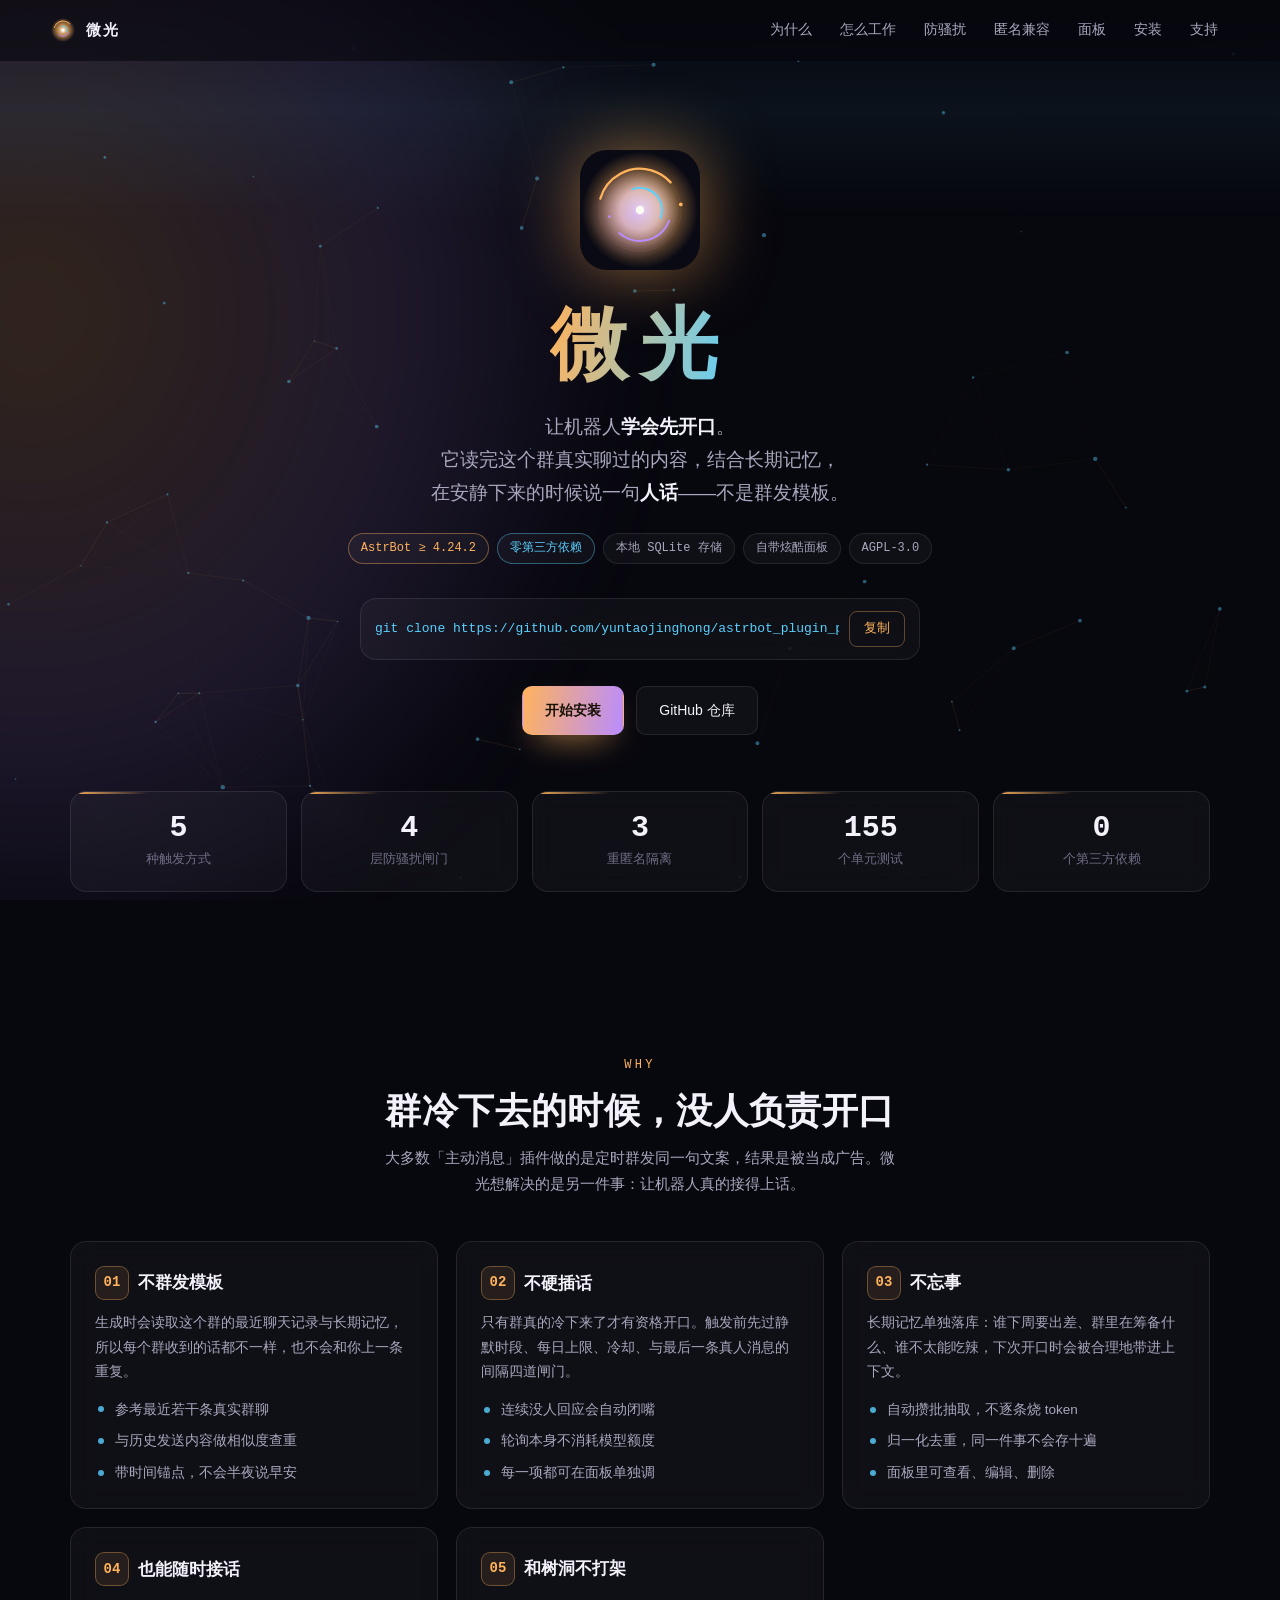
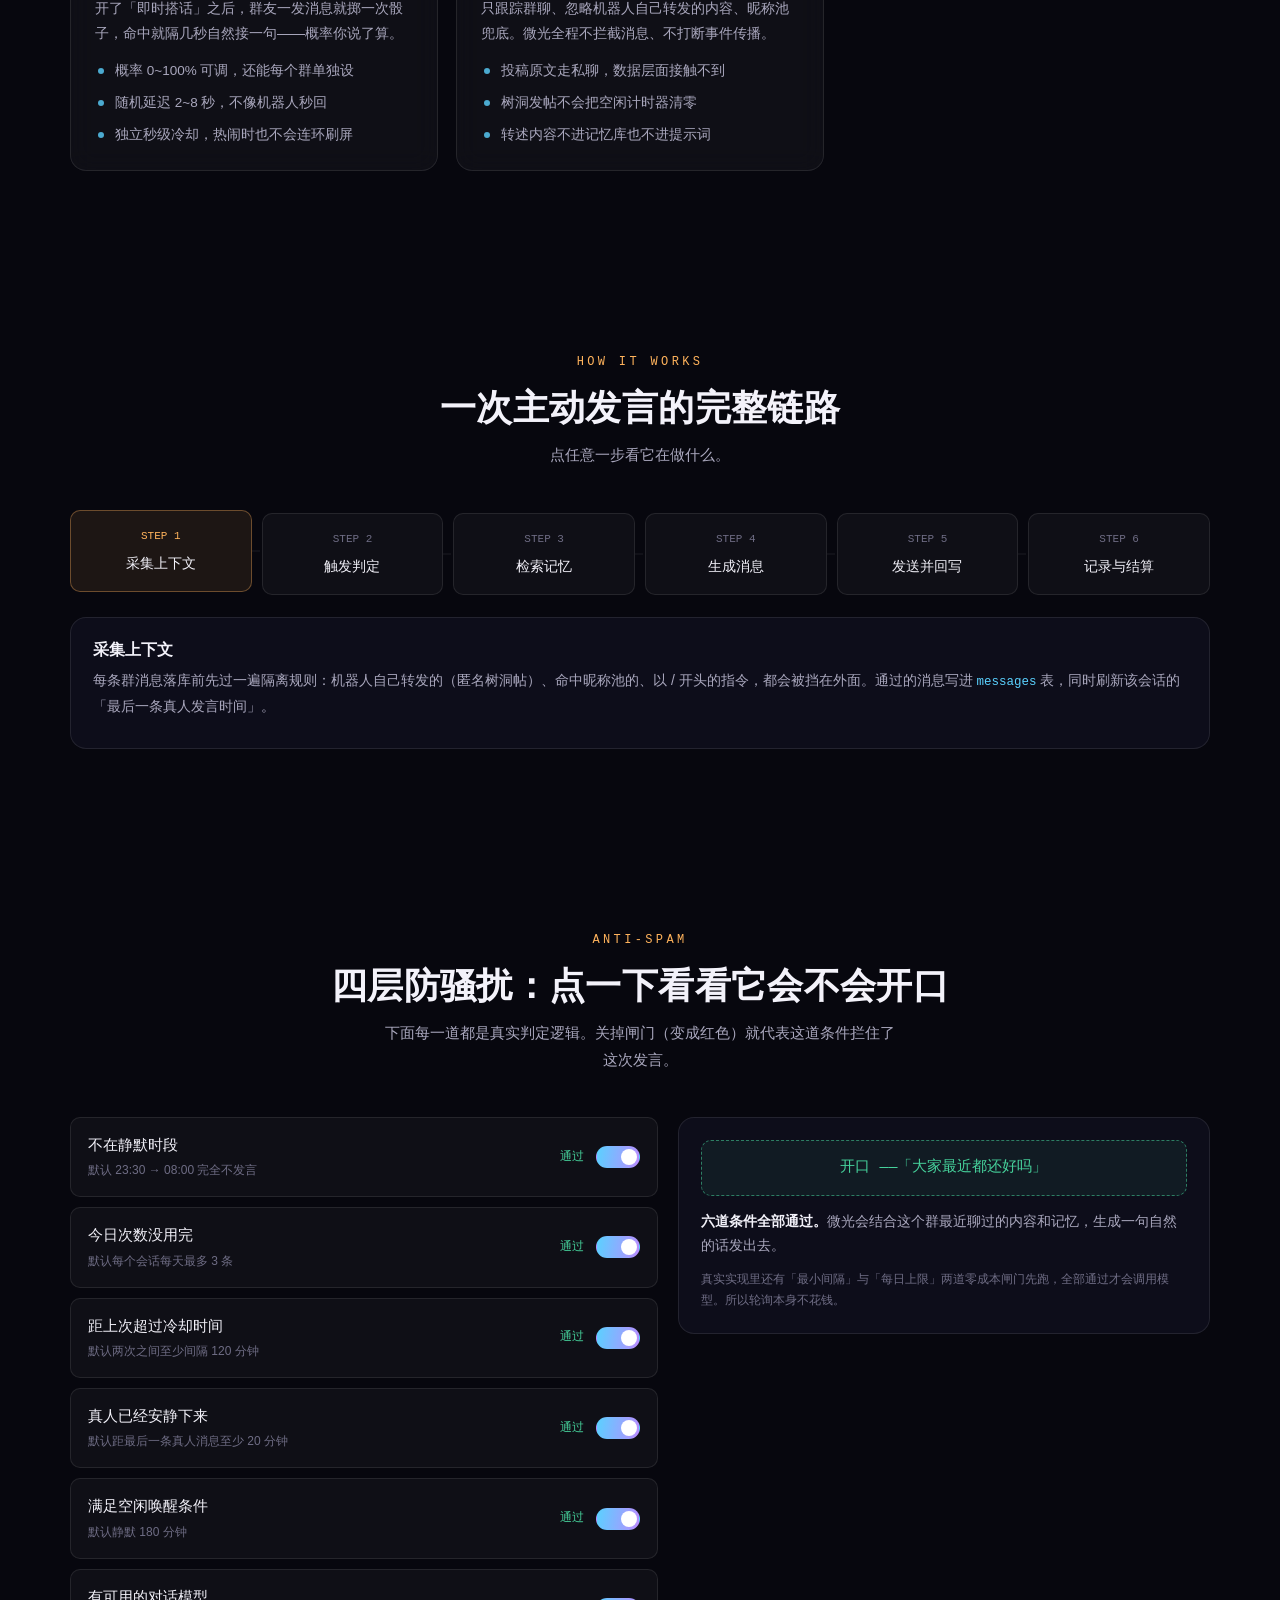
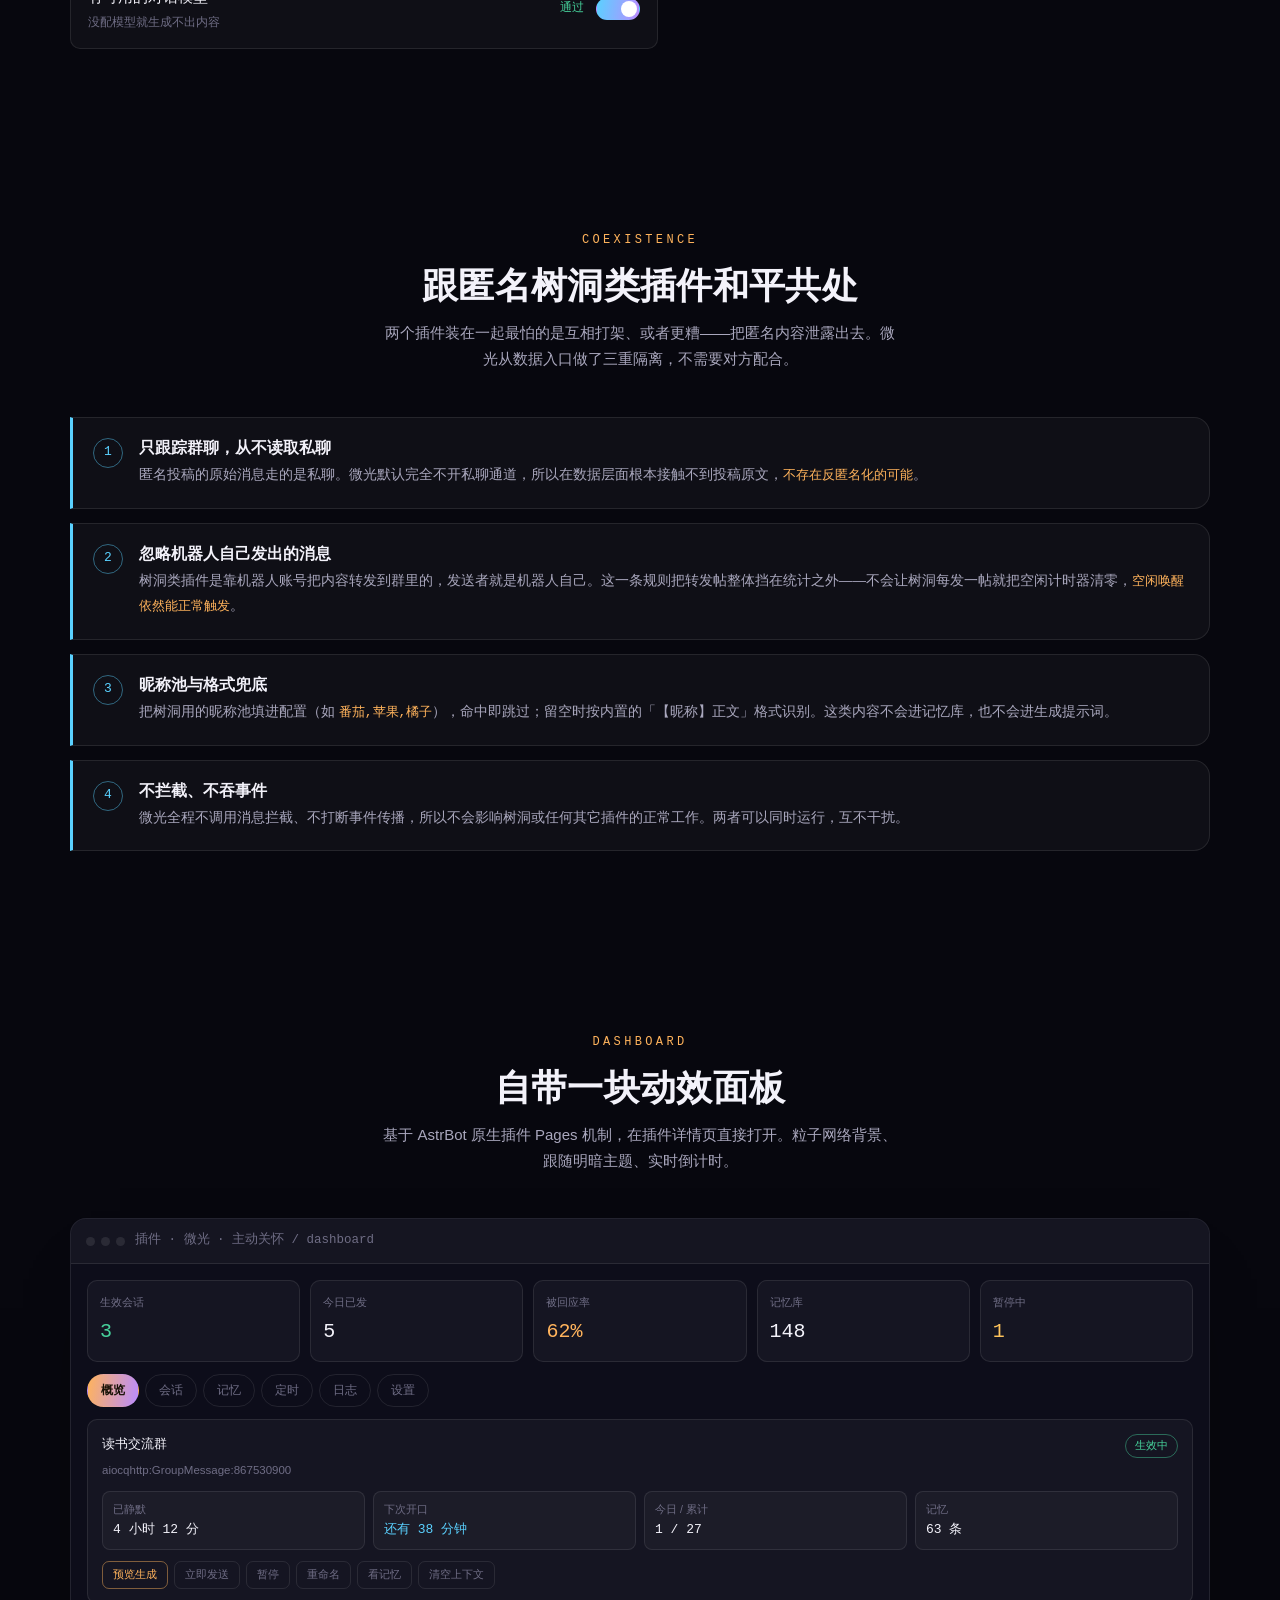
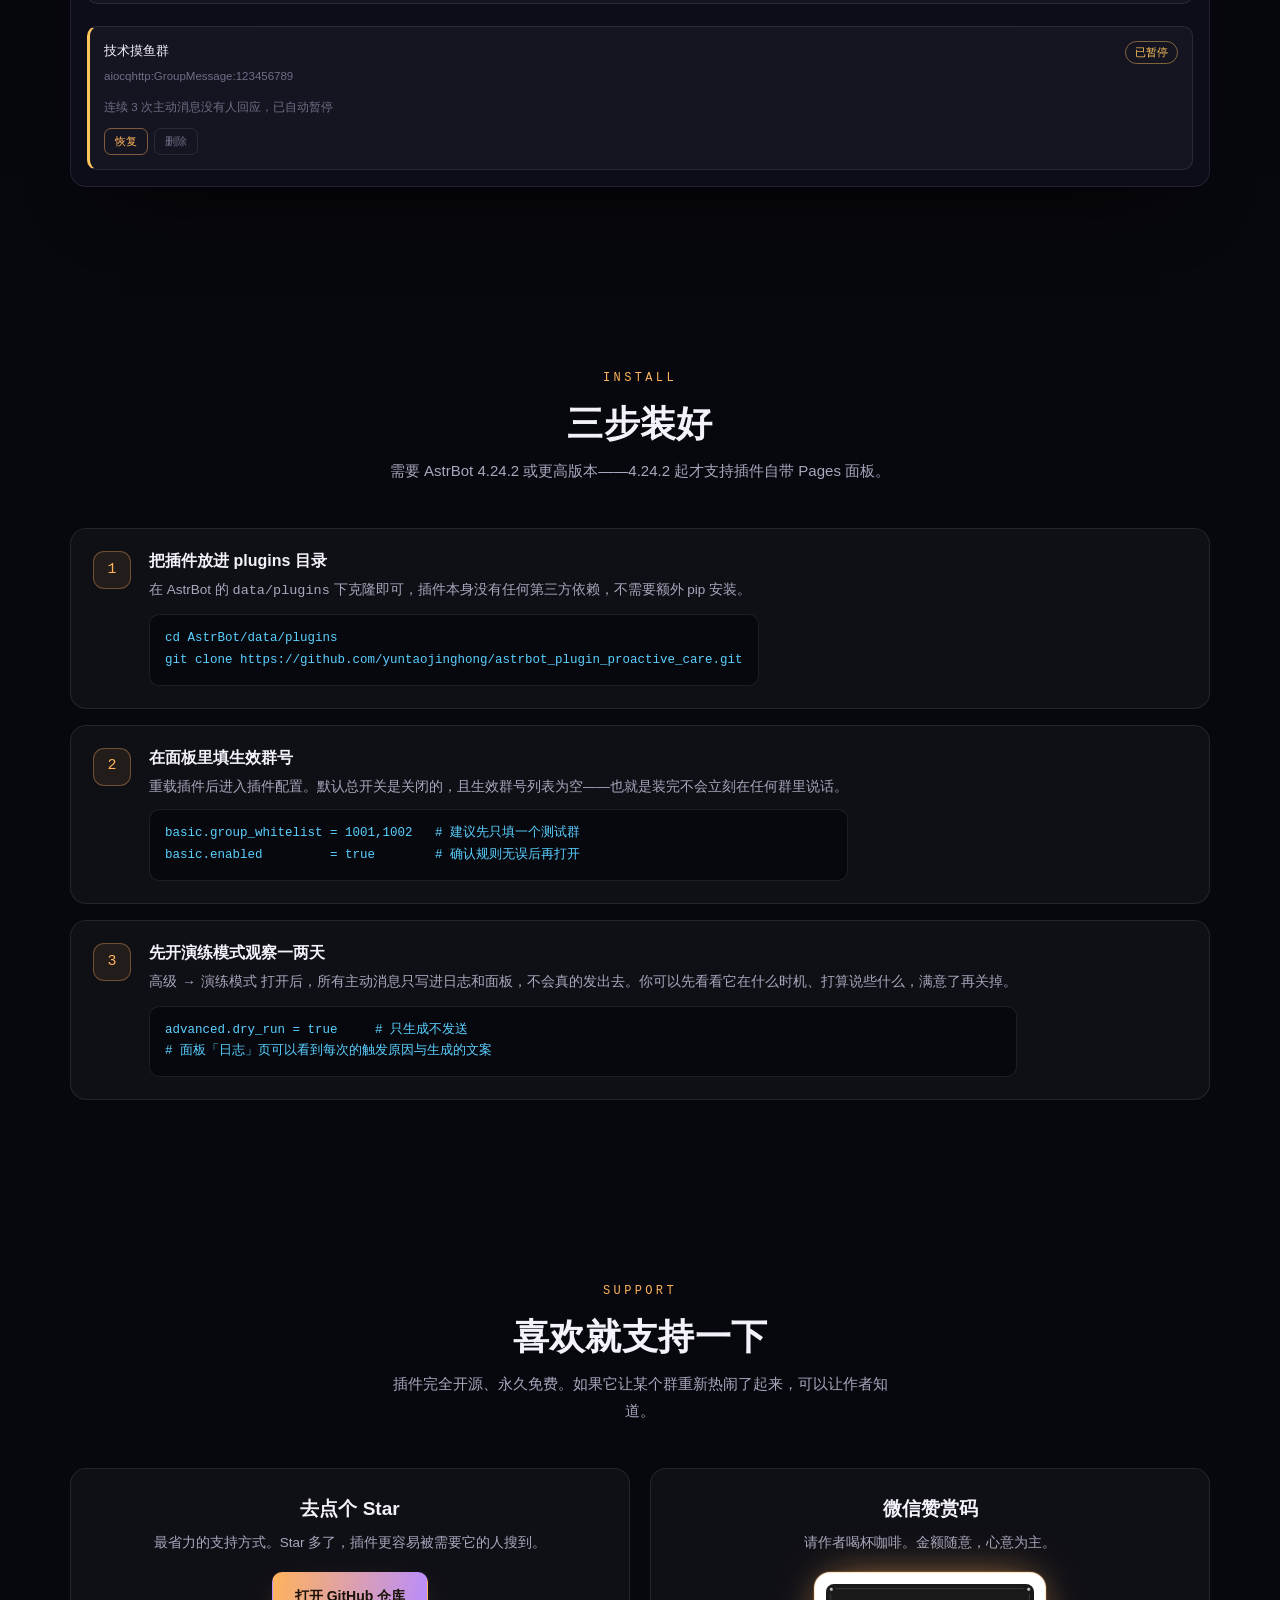
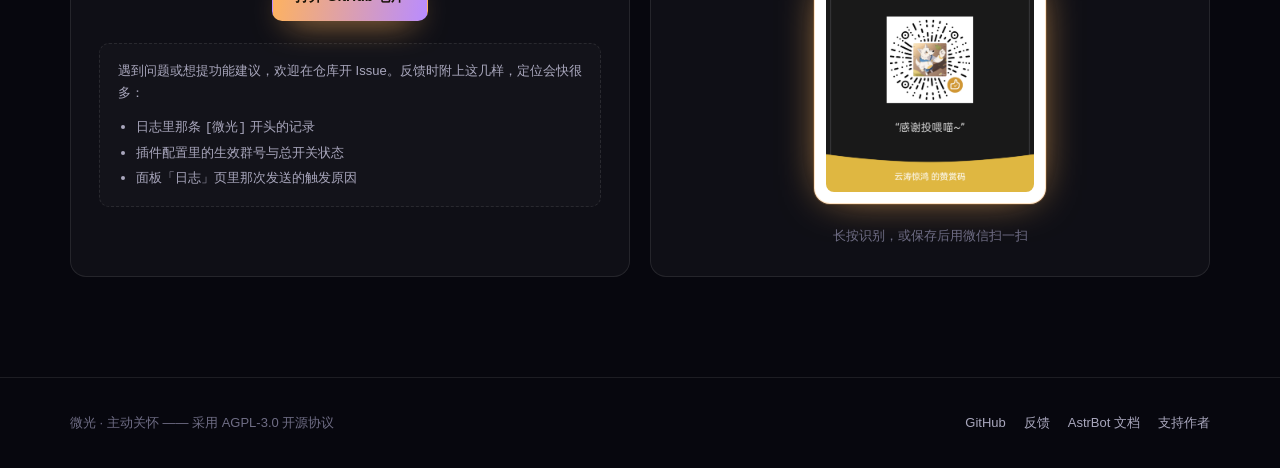
==== commit 4cf100dc: "feat: 新增「即时搭话」——群友发言后按可调概率接一句 第五种触发方式，由消息事件直接驱动，不进轮询： - 概率 0~100% 全局可调，也支持每个群单独覆盖（面板会话页 / 覆盖 overrid" ====
--- a/docs/index.html
+++ b/docs/index.html
@@ -4,7 +4,7 @@
 <meta charset="utf-8" />
 <meta name="viewport" content="width=device-width, initial-scale=1" />
 <title>微光 · 主动关怀 —— 会先开口的 AstrBot 群友</title>
-<meta name="description" content="微光是一个 AstrBot 插件：群聊安静太久、话题断在半截、或者今天还没人说话时，它会结合这个群真实聊过的内容和长期记忆，生成一句自然的主动消息。四种触发方式、四层防骚扰、自带炫酷配置面板，与匿名树洞类插件做了三重隔离。" />
+<meta name="description" content="微光是一个 AstrBot 插件：群友一发言就按可调概率接一句，或者等群聊安静太久时主动开口。它会结合这个群真实聊过的内容和长期记忆生成一句话。五种触发方式、四层防骚扰、自带炫酷配置面板，与匿名树洞类插件做了三重隔离。" />
 <meta property="og:title" content="微光 · 主动关怀" />
 <meta property="og:description" content="会先开口的 AstrBot 群友：结合上下文与长期记忆，在群里安静下来的时候主动说一句人话。" />
 <meta property="og:type" content="website" />
@@ -483,10 +483,10 @@
     </div>
 
     <div class="counters">
-      <div class="counter"><div class="v" data-count="4">0</div><div class="k">种触发方式</div></div>
+      <div class="counter"><div class="v" data-count="5">0</div><div class="k">种触发方式</div></div>
       <div class="counter"><div class="v" data-count="4">0</div><div class="k">层防骚扰闸门</div></div>
       <div class="counter"><div class="v" data-count="3">0</div><div class="k">重匿名隔离</div></div>
-      <div class="counter"><div class="v" data-count="126">0</div><div class="k">个单元测试</div></div>
+      <div class="counter"><div class="v" data-count="155">0</div><div class="k">个单元测试</div></div>
       <div class="counter"><div class="v" data-count="0">0</div><div class="k">个第三方依赖</div></div>
     </div>
   </div>
@@ -526,6 +526,24 @@
           <li>自动攒批抽取，不逐条烧 token</li>
           <li>归一化去重，同一件事不会存十遍</li>
           <li>面板里可查看、编辑、删除</li>
+        </ul>
+      </div>
+      <div class="card reveal">
+        <h3><span class="ico">04</span>也能随时接话</h3>
+        <p>开了「即时搭话」之后，群友一发消息就掷一次骰子，命中就隔几秒自然接一句——概率你说了算。</p>
+        <ul>
+          <li>概率 0~100% 可调，还能每个群单独设</li>
+          <li>随机延迟 2~8 秒，不像机器人秒回</li>
+          <li>独立秒级冷却，热闹时也不会连环刷屏</li>
+        </ul>
+      </div>
+      <div class="card reveal">
+        <h3><span class="ico">05</span>和树洞不打架</h3>
+        <p>只跟踪群聊、忽略机器人自己转发的内容、昵称池兜底。微光全程不拦截消息、不打断事件传播。</p>
+        <ul>
+          <li>投稿原文走私聊，数据层面接触不到</li>
+          <li>树洞发帖不会把空闲计时器清零</li>
+          <li>转述内容不进记忆库也不进提示词</li>
         </ul>
       </div>
     </div>
@@ -938,7 +956,7 @@
     },
     {
       t: '触发判定',
-      p: '调度器每 30 秒走一遍所有会话，按固定优先级挑触发方式：话题追问 &gt; 定时问候 &gt; 空闲唤醒 &gt; 随机关怀。先过静默时段、每日上限、冷却、最小间隔这四道零成本闸门，全部通过才轮到后面几步——所以轮询本身不花一分钱 token。',
+      p: '调度器每 30 秒走一遍所有会话，按固定优先级挑触发方式：话题追问 &gt; 定时问候 &gt; 空闲唤醒 &gt; 随机关怀。先过静默时段、每日上限、冷却、最小间隔这四道零成本闸门，全部通过才轮到后面几步——所以轮询本身不花一分钱 token。<br><br>另有第五种触发方式<strong>「即时搭话」不进轮询</strong>：群友一发消息就按可调的概率掷骰子，命中就隔几秒接一句。它刻意不看「真人已经安静下来」那条闸门，并用独立的秒级冷却代替分钟级冷却，否则根本没机会触发。',
     },
     {
       t: '检索记忆',
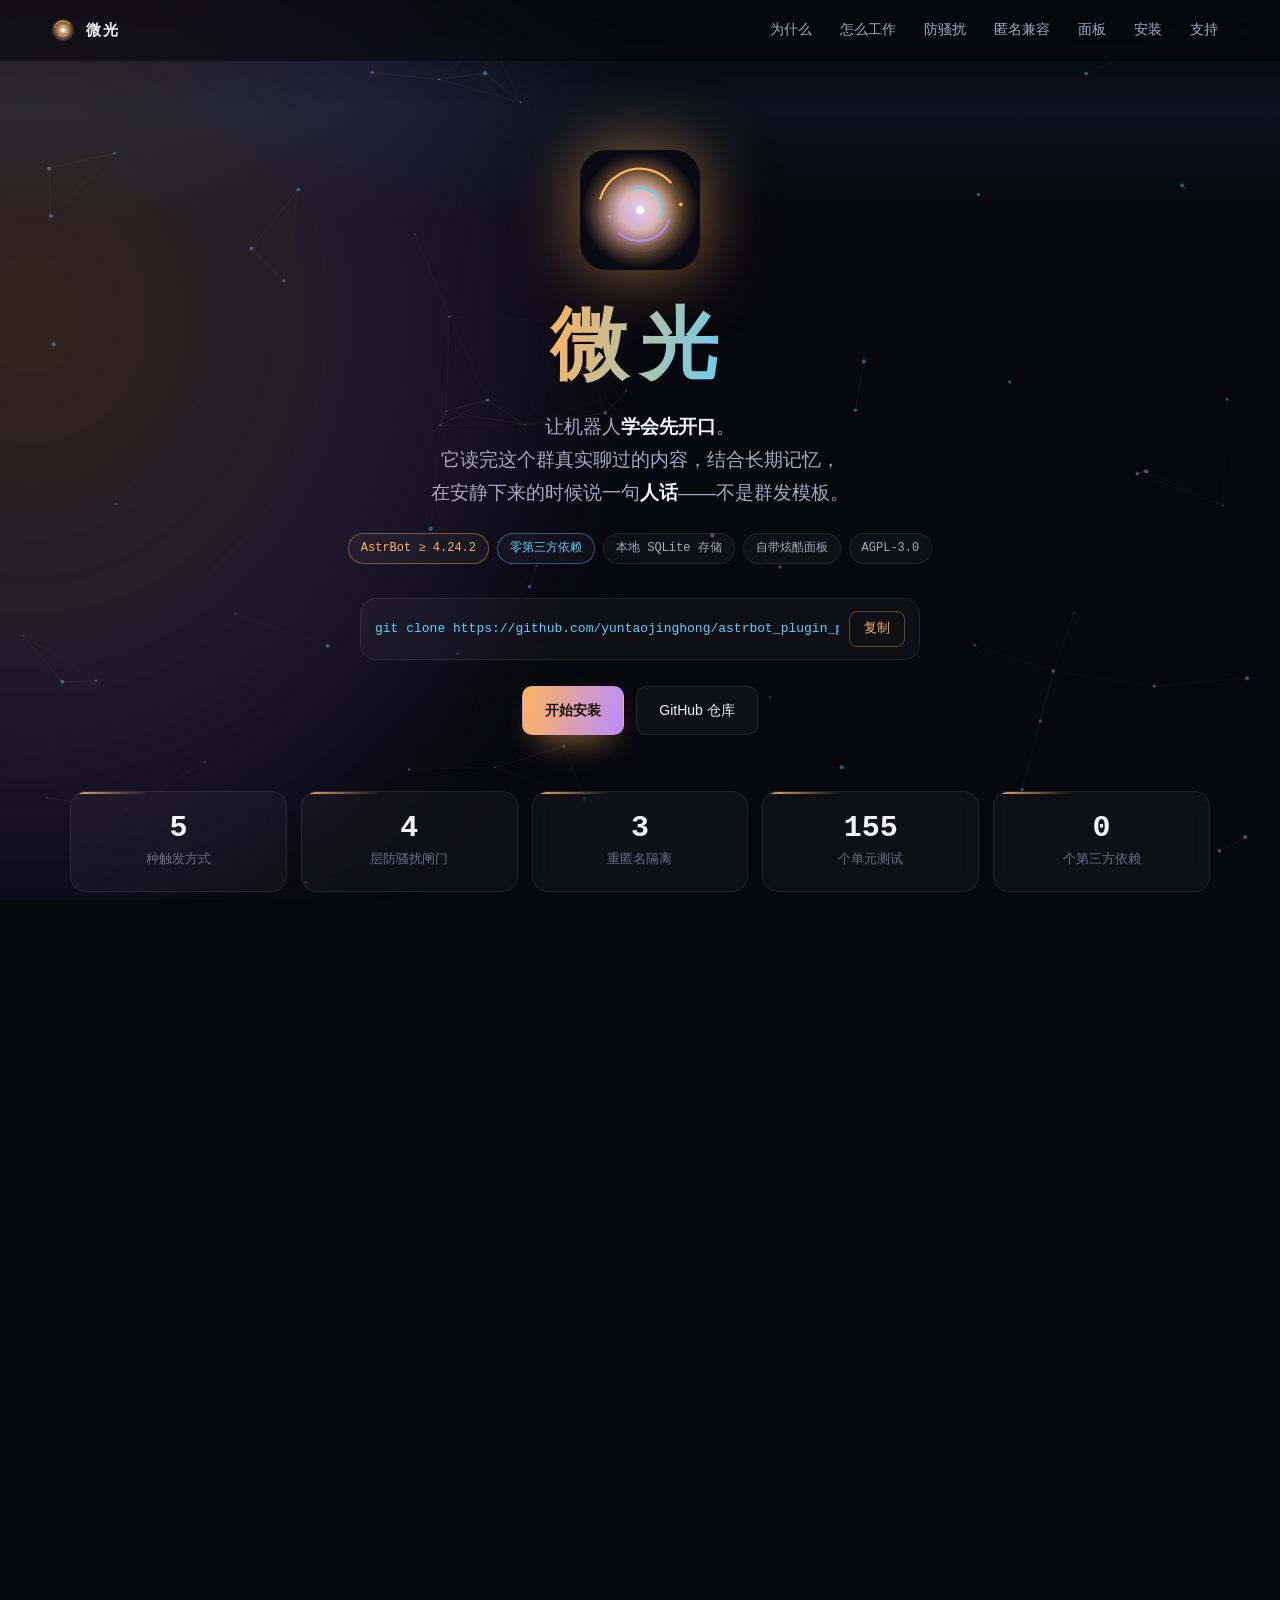
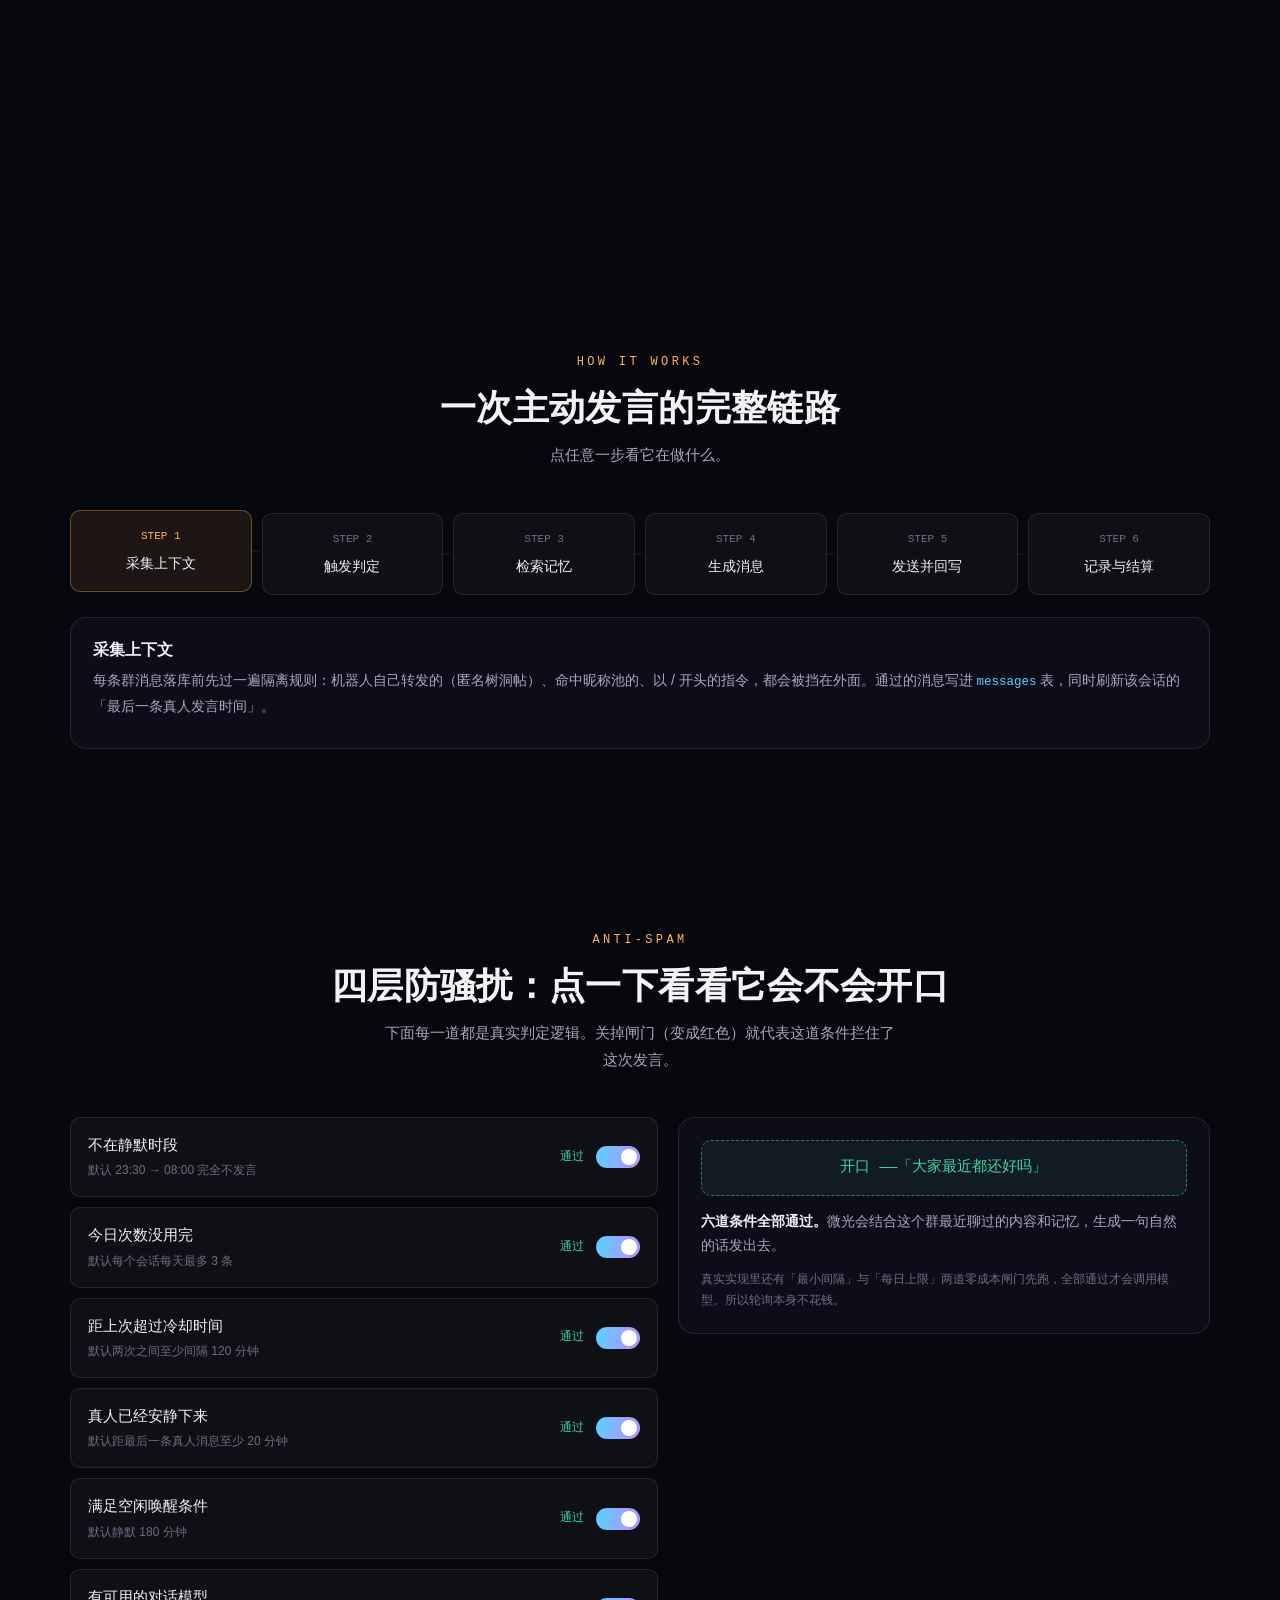
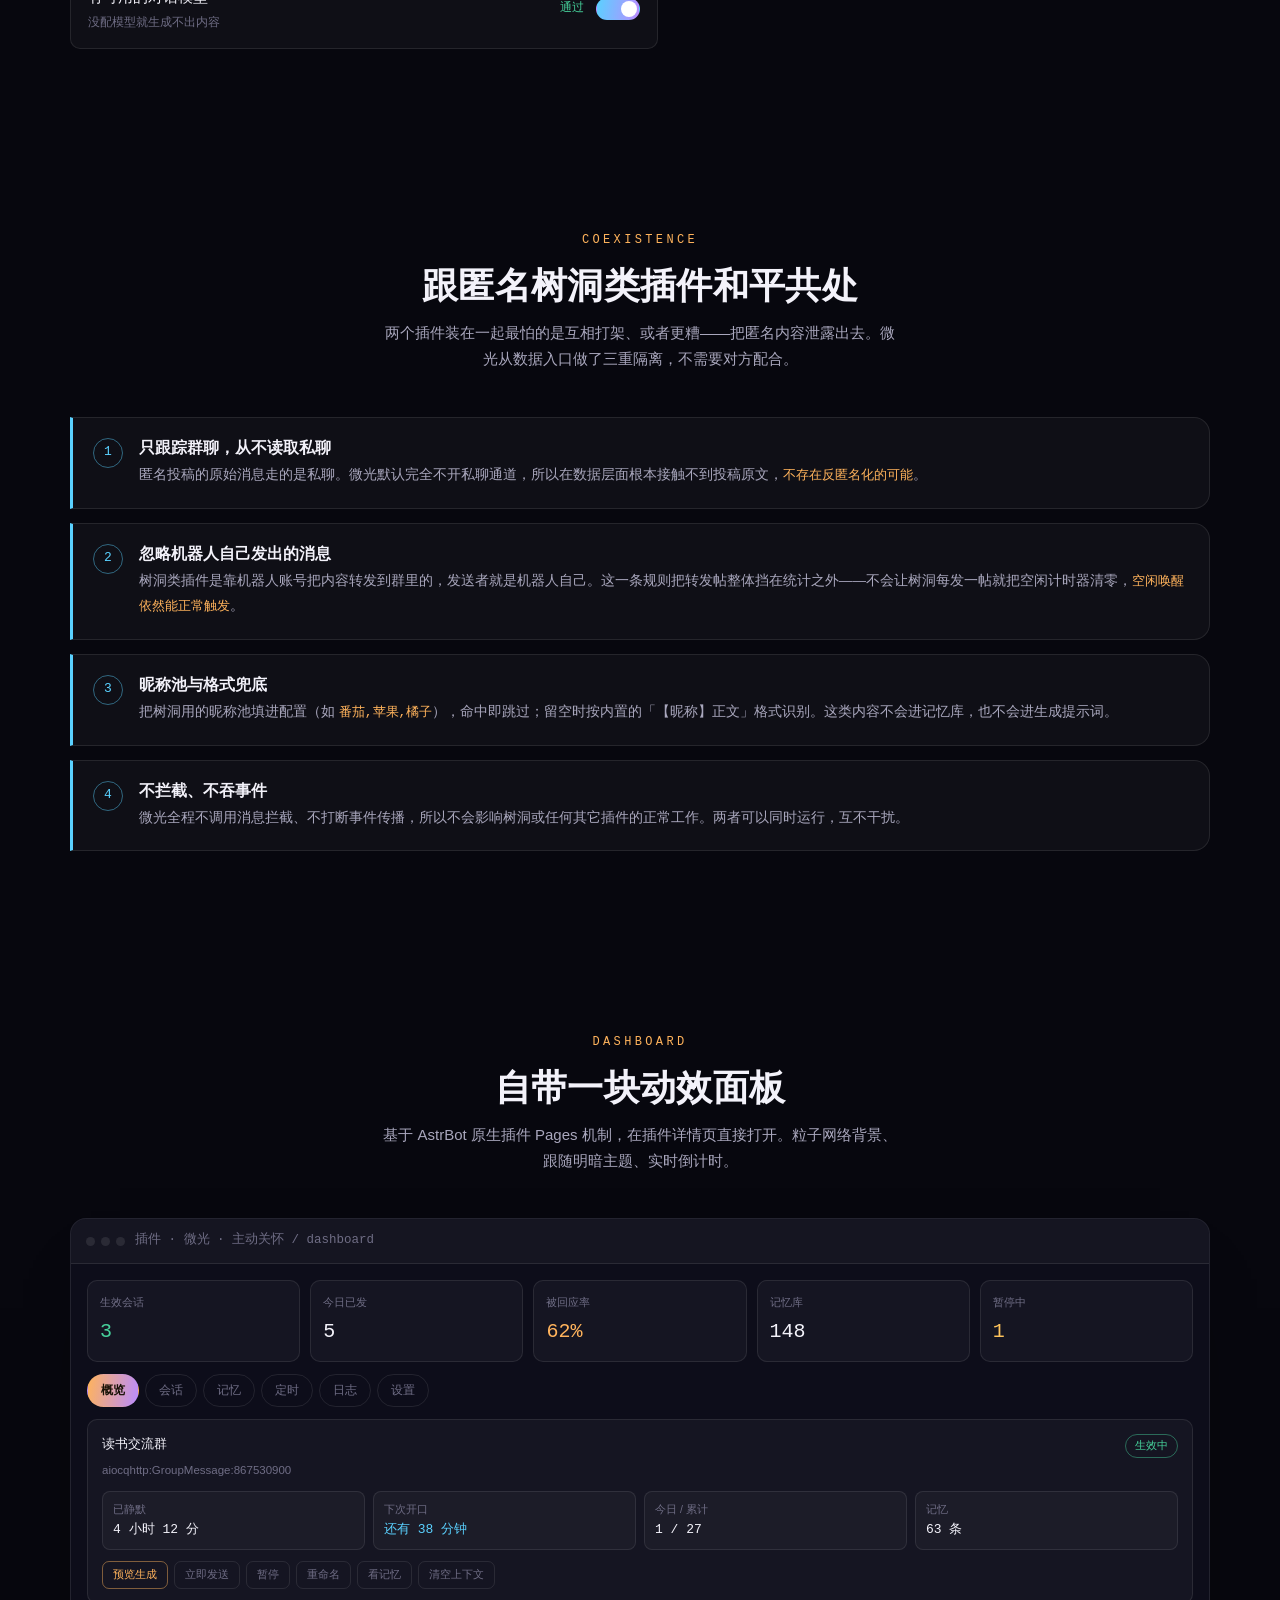
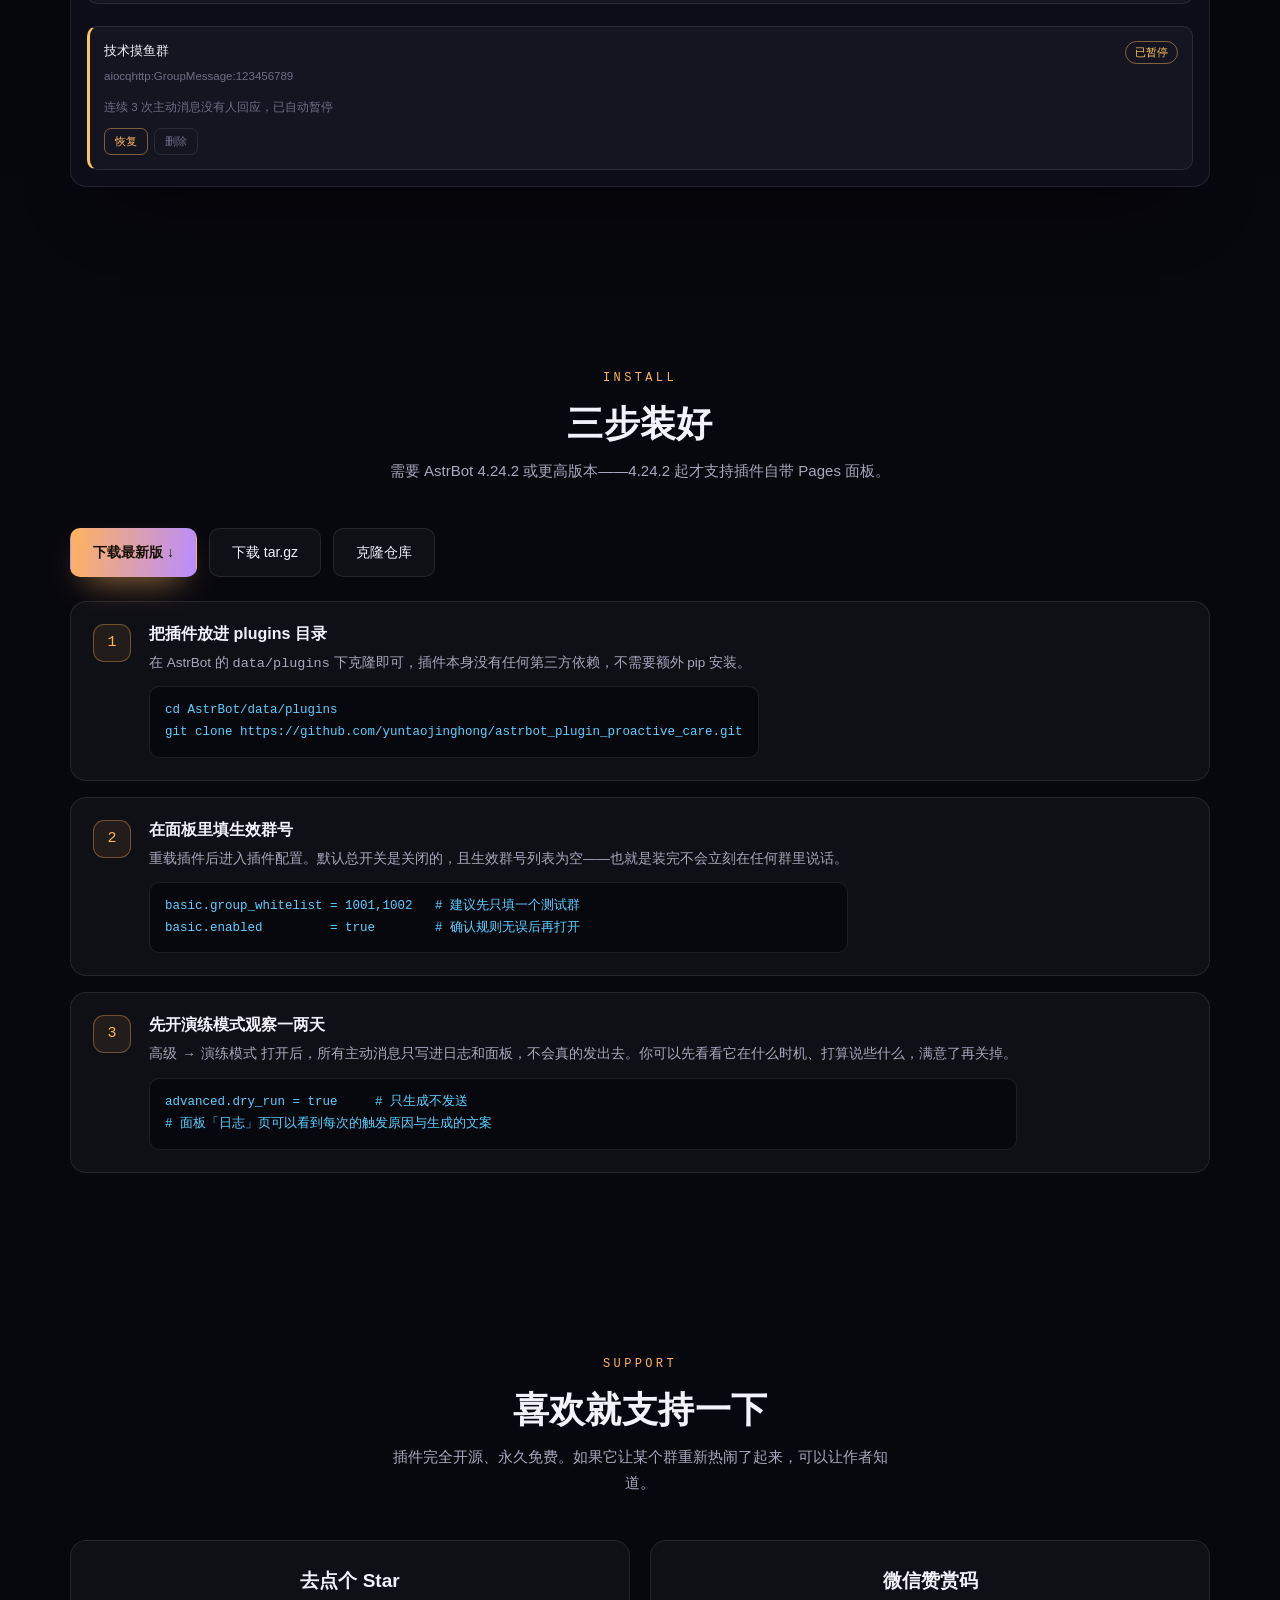
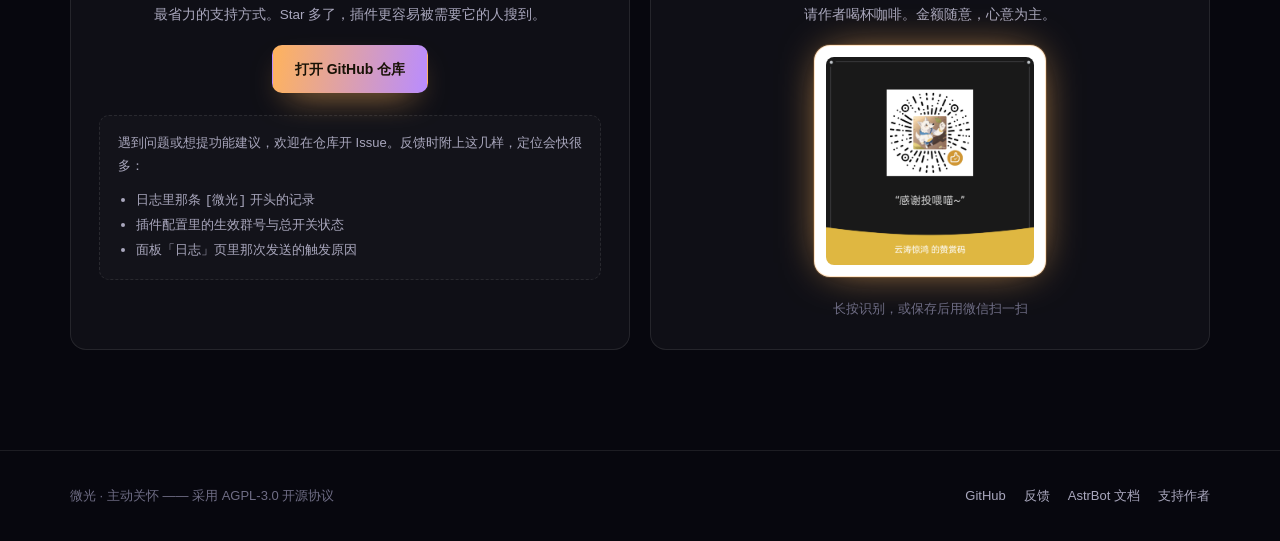
==== commit 28c1f557: "面板样式：修「生效中」徽章错位 会话卡片右上角的「生效中」会挤出卡片边界。原因是这条规则：  ```css .inline > * { flex: 1; min-width: 120px; } ```" ====
--- a/docs/index.html
+++ b/docs/index.html
@@ -711,6 +711,11 @@
       <h2>三步装好</h2>
       <p>需要 AstrBot 4.24.2 或更高版本——4.24.2 起才支持插件自带 Pages 面板。</p>
     </div>
+    <div class="dl reveal" style="display:flex;gap:12px;flex-wrap:wrap;margin:0 0 24px">
+      <a class="btn primary" href="https://github.com/yuntaojinghong/astrbot_plugin_proactive_care/releases/latest/download/astrbot_plugin_proactive_care.zip">下载最新版 ↓</a>
+      <a class="btn" href="https://github.com/yuntaojinghong/astrbot_plugin_proactive_care/releases/latest/download/astrbot_plugin_proactive_care.tar.gz">下载 tar.gz</a>
+      <a class="btn" href="https://github.com/yuntaojinghong/astrbot_plugin_proactive_care" target="_blank">克隆仓库</a>
+    </div>
     <div class="steps">
       <div class="step-item reveal">
         <div class="num">1</div>
